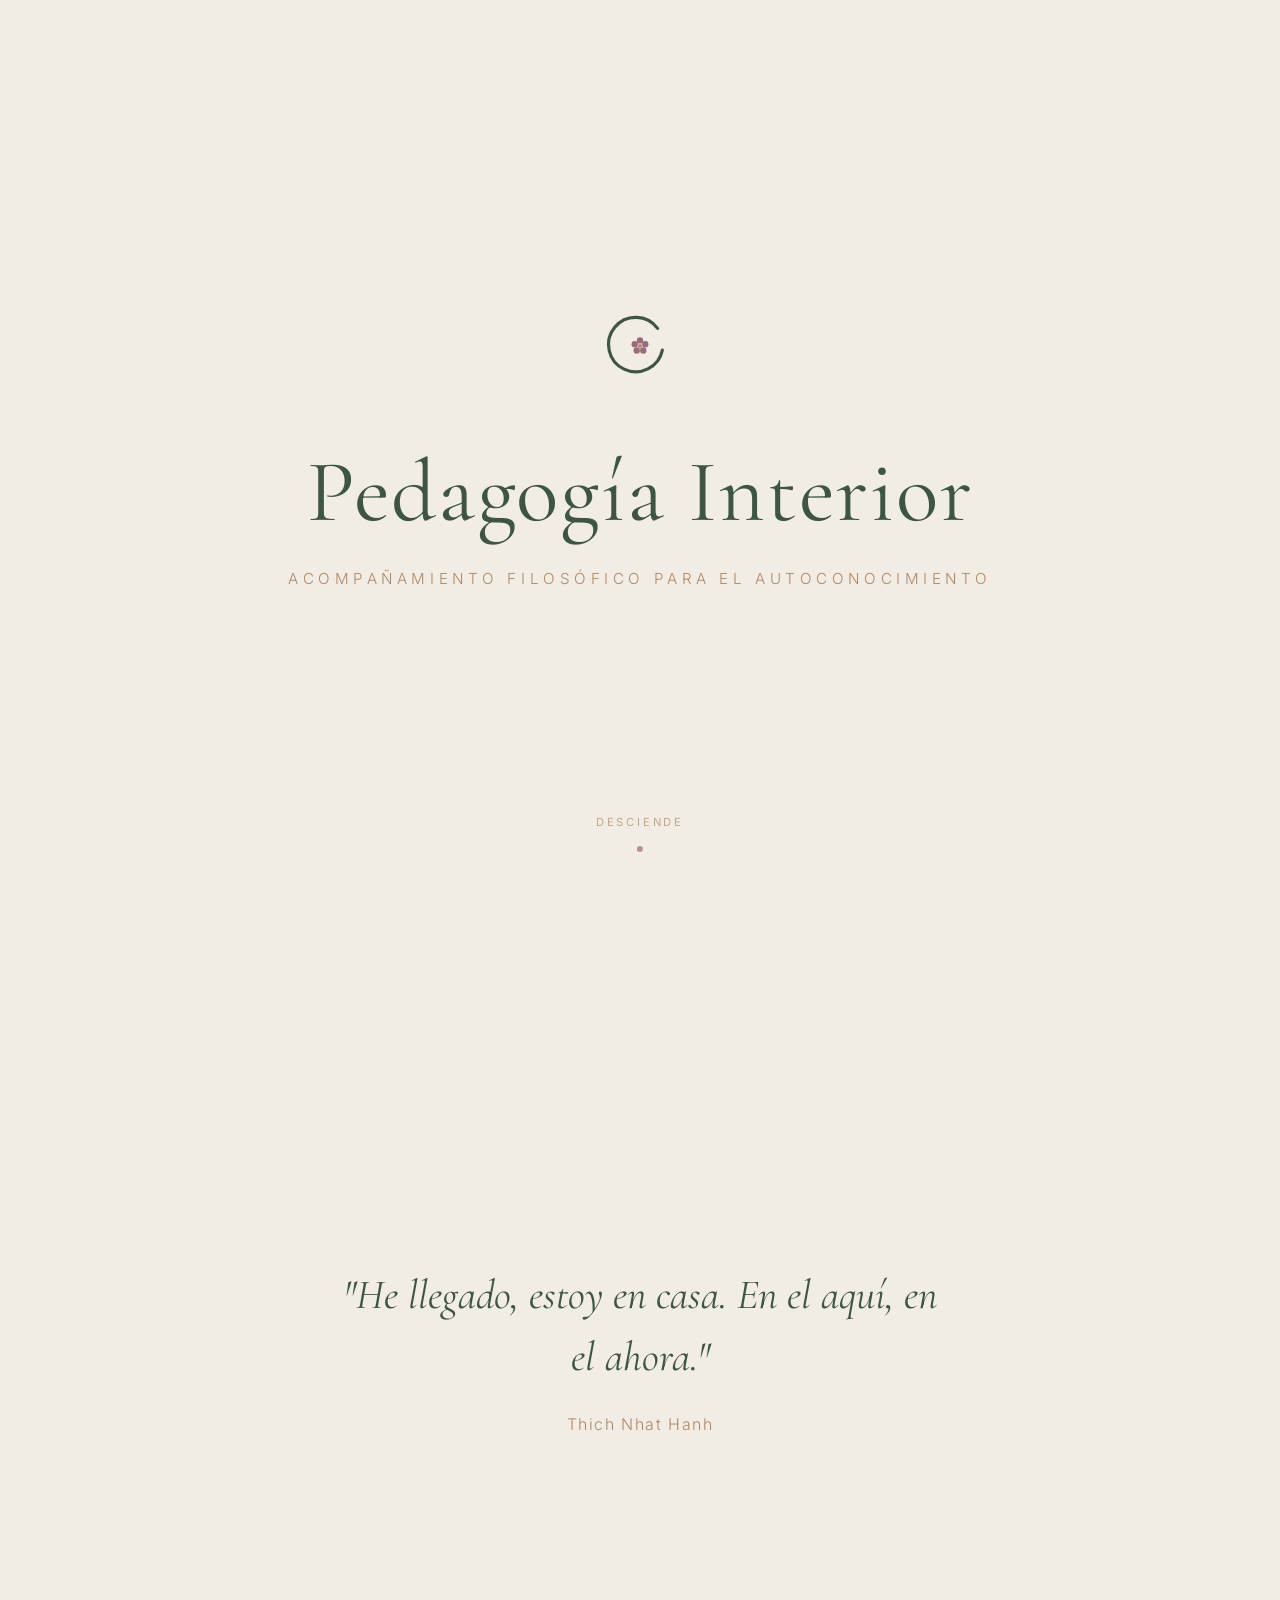
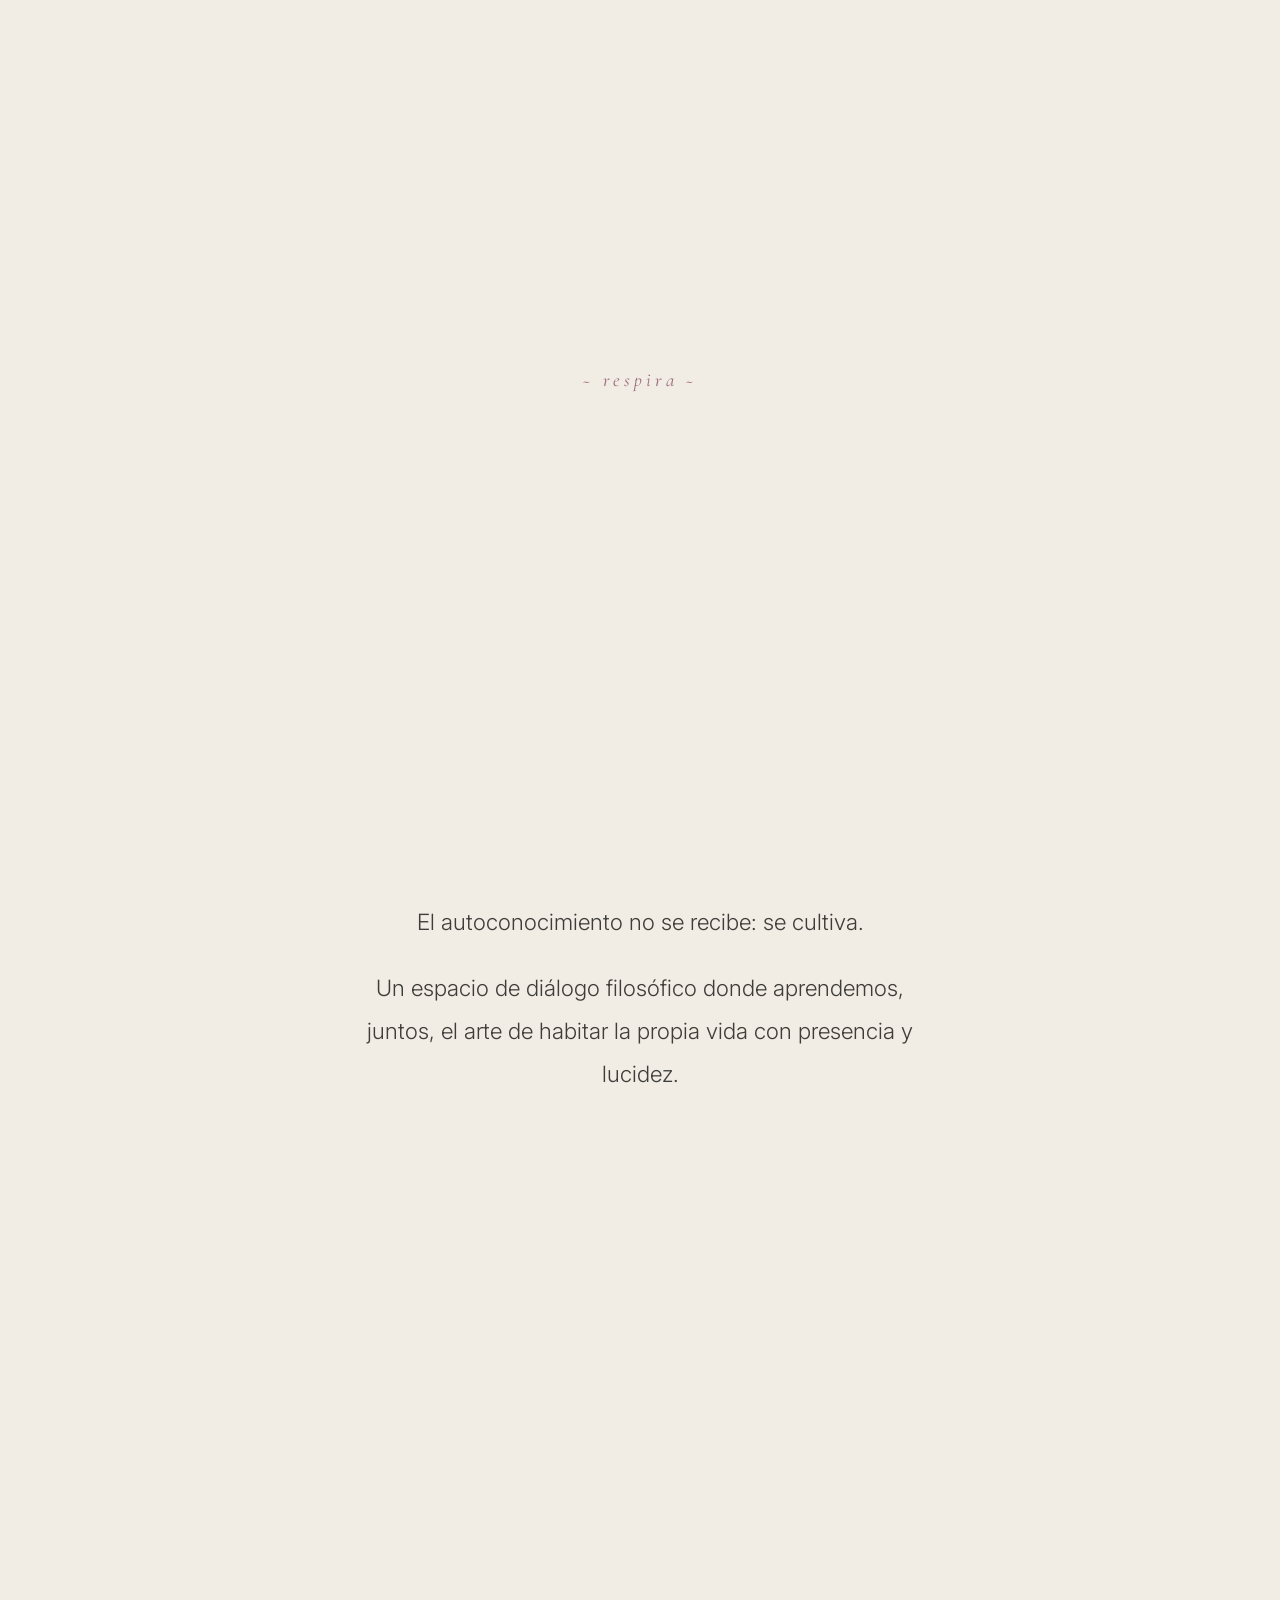
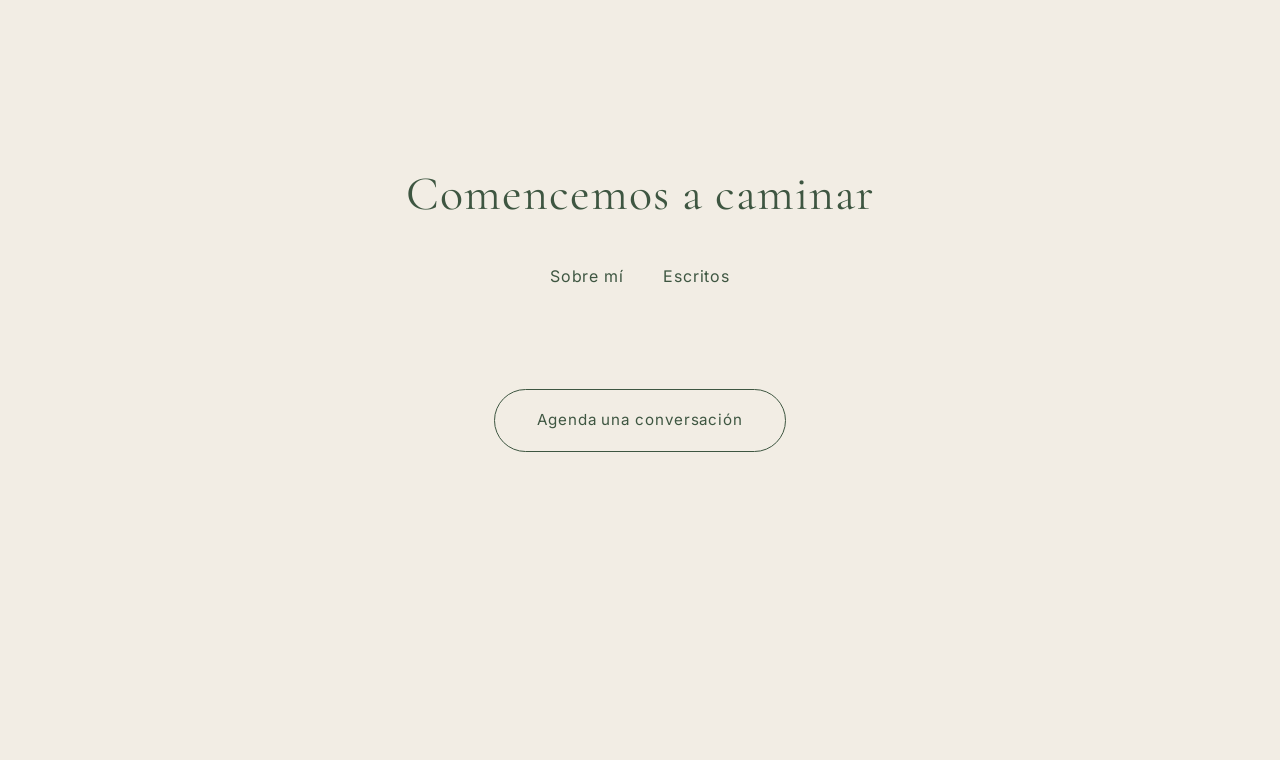
==== index.html @ de70a8c4 "Update index.html" ====
<!DOCTYPE html>
<html lang="es">
<head>
  <meta charset="UTF-8">
  <meta name="viewport" content="width=device-width, initial-scale=1.0">
  <title>Sobre mí · Pedagogía Interior</title>
  
  <!-- Google Fonts -->
  <link href="https://fonts.googleapis.com/css2?family=Cormorant+Garamond:ital,wght@0,400;0,500;1,400&family=Inter:wght@300;400&display=swap" rel="stylesheet">
  
  <!-- YOUR NEW CSS FILE -->
  <link rel="stylesheet" href="css/home.css">
</head>
<body>

  <!-- ===== 1. PORTADA ===== -->
  <section style="position:relative;">
    <div class="reveal visible">
      <svg class="logo" viewBox="0 0 100 100">
        <path class="enso" d="M 72 28 A 34 34 0 1 0 78 55"/>
        <g transform="translate(50 50)">
          <circle class="flor" cx="0" cy="-7" r="4"/><circle class="flor" cx="6.6" cy="-2.2" r="4"/>
          <circle class="flor" cx="4.1" cy="5.7" r="4"/><circle class="flor" cx="-4.1" cy="5.7" r="4"/>
          <circle class="flor" cx="-6.6" cy="-2.2" r="4"/><circle class="flor-c" cx="0" cy="0" r="2.5"/>
        </g>
      </svg>
      <h1>Pedagogía Interior</h1>
      <p class="sub">Acompañamiento filosófico para el autoconocimiento</p>
    </div>
    <div class="scroll-hint">
      <span>desciende</span>
      <span class="dot"></span>
    </div>
  </section>

  <!-- ===== 2. FRASE ===== -->
  <section>
    <p class="frase reveal">
      "He llegado, estoy en casa. En el aquí, en el ahora."
      <span class="autor">Thich Nhat Hanh</span>
    </p>
  </section>

  <!-- ===== respira ===== -->
  <section class="respiro reveal">~ respira ~</section>

  <!-- ===== 3. INTRO ===== -->
  <section class="intro">
    <div class="reveal">
      <p>El autoconocimiento no se recibe: se cultiva.</p>
      <p>Un espacio de diálogo filosófico donde aprendemos, juntos, el arte de habitar la propia vida con presencia y lucidez.</p>
    </div>
  </section>

  <!-- ===== 4. NAVEGACIÓN FINAL ===== -->
  <section>
    <div class="reveal">
      <h1 style="font-size:clamp(2rem,5vw,3rem);margin-bottom:2.5rem;">Comencemos a caminar</h1>
      <nav class="links" style="margin-bottom:3rem;">
        <a href="sobre-mi.html">Sobre mí</a>
        <a href="#">Escritos</a>
      </nav>
      <br>
      <!-- Replace 57300XXXXXXX with your actual WhatsApp number -->
<a href="https://wa.me/573204747861?text=Hola,%20me%20interesa%20agendar%20una%20sesión%20de%20Pedagogía%20Interior.%20Quisiera%20más%20información." 
   class="cta" 
   target="_blank" 
   rel="noopener noreferrer">
   Agenda una conversación
</a>
  </section>

  <script>
    const io = new IntersectionObserver((entries)=>{
      entries.forEach(e=>{
        if(e.isIntersecting){
          e.target.classList.add('visible');
        }
      });
    },{threshold:0.35});
    document.querySelectorAll('.reveal').forEach(el=>io.observe(el));
  </script>

</body>
</html>
---- css/home.css ----
/* =========================================
   PEDAGOGÍA INTERIOR - HOMEPAGE STYLES
   Theme: Scrolling Meditative Experience
   ========================================= */

:root {
  --pino: #3E5641;
  --ciruelo: #9C6B7D;
  --arena: #F2EDE4;
  --tierra: #B08968;
  --tinta: #2B2B28;
}

* { margin: 0; padding: 0; box-sizing: border-box; }

html { scroll-behavior: smooth; }

body {
  font-family: 'Inter', sans-serif;
  background: var(--arena);
  color: var(--tinta);
  line-height: 1.9;
  -webkit-font-smoothing: antialiased;
  /* Scroll contemplativo */
  scroll-snap-type: y proximity;
}

/* Sections take full screen */
section {
  min-height: 100vh;
  display: flex;
  flex-direction: column;
  align-items: center;
  justify-content: center;
  text-align: center;
  padding: 4rem 2rem;
  scroll-snap-align: center;
  position: relative; /* Needed for absolute positioning of hints */
}

/* Fade-in Animation */
.reveal {
  opacity: 0;
  transform: translateY(30px);
  transition: opacity 1.4s ease, transform 1.4s ease;
}
.reveal.visible {
  opacity: 1;
  transform: translateY(0);
}

/* Logo */
.logo {
  width: 80px;
  height: 80px;
  margin-bottom: 3rem;
}
.enso {
  fill: none;
  stroke: var(--pino);
  stroke-width: 4;
  stroke-linecap: round;
}
.flor { fill: var(--ciruelo); }
.flor-c { fill: var(--tierra); }

/* Typography */
h1 {
  font-family: 'Cormorant Garamond', serif;
  font-size: clamp(3rem, 9vw, 5.5rem);
  font-weight: 400;
  color: var(--pino);
  letter-spacing: 0.02em;
  margin-bottom: 1.5rem;
  line-height: 1.1;
}

.sub {
  font-size: clamp(0.8rem, 2vw, 0.95rem);
  font-weight: 300;
  color: var(--tierra);
  letter-spacing: 0.3em;
  text-transform: uppercase;
}

.frase {
  font-family: 'Cormorant Garamond', serif;
  font-style: italic;
  font-size: clamp(1.6rem, 4vw, 2.6rem);
  max-width: 600px;
  color: var(--pino);
  line-height: 1.5;
}
.frase .autor {
  display: block;
  font-style: normal;
  font-size: 1rem;
  letter-spacing: 0.1em;
  color: var(--tierra);
  margin-top: 1.5rem;
  font-family: 'Inter', sans-serif;
  font-weight: 300;
}

/* Scroll Hint (Breathing Dot) */
.scroll-hint {
  position: absolute;
  bottom: 3rem;
  left: 50%;
  transform: translateX(-50%);
  display: flex;
  flex-direction: column;
  align-items: center;
  gap: 0.8rem;
  color: var(--tierra);
  font-size: 0.7rem;
  letter-spacing: 0.25em;
  text-transform: uppercase;
  opacity: 0.7;
}
.scroll-hint .dot {
  width: 6px;
  height: 6px;
  border-radius: 50%;
  background: var(--ciruelo);
  animation: breathe 4s ease-in-out infinite;
}
@keyframes breathe {
  0%, 100% { transform: translateY(0); opacity: 0.4; }
  50% { transform: translateY(10px); opacity: 1; }
}

/* Intro Text */
.intro p {
  font-weight: 300;
  font-size: clamp(1.1rem, 2.5vw, 1.4rem);
  max-width: 560px;
  opacity: 0.9;
  margin-bottom: 1.5rem;
}

/*呼吸 Separator */
.respiro {
  min-height: 40vh; /* Smaller section for breathing room */
  font-family: 'Cormorant Garamond', serif;
  font-style: italic;
  color: var(--ciruelo);
  font-size: 1.2rem;
  letter-spacing: 0.2em;
}

/* Final Navigation */
.links {
  display: flex;
  gap: 2.5rem;
  flex-wrap: wrap;
  justify-content: center;
  margin-top: 1rem;
}
.links a {
  color: var(--pino);
  text-decoration: none;
  font-size: 1rem;
  letter-spacing: 0.05em;
  border-bottom: 1px solid transparent;
  padding-bottom: 3px;
  transition: border 0.3s;
}
.links a:hover {
  border-color: var(--ciruelo);
}

.cta {
  display: inline-block;
  margin-top: 1rem;
  background: transparent;
  color: var(--pino);
  border: 1.5px solid var(--pino);
  padding: 1rem 2.6rem;
  border-radius: 50px;
  text-decoration: none;
  font-size: 0.95rem;
  letter-spacing: 0.06em;
  transition: all 0.4s;
}
.cta:hover {
  background: var(--pino);
  color: var(--arena);
}
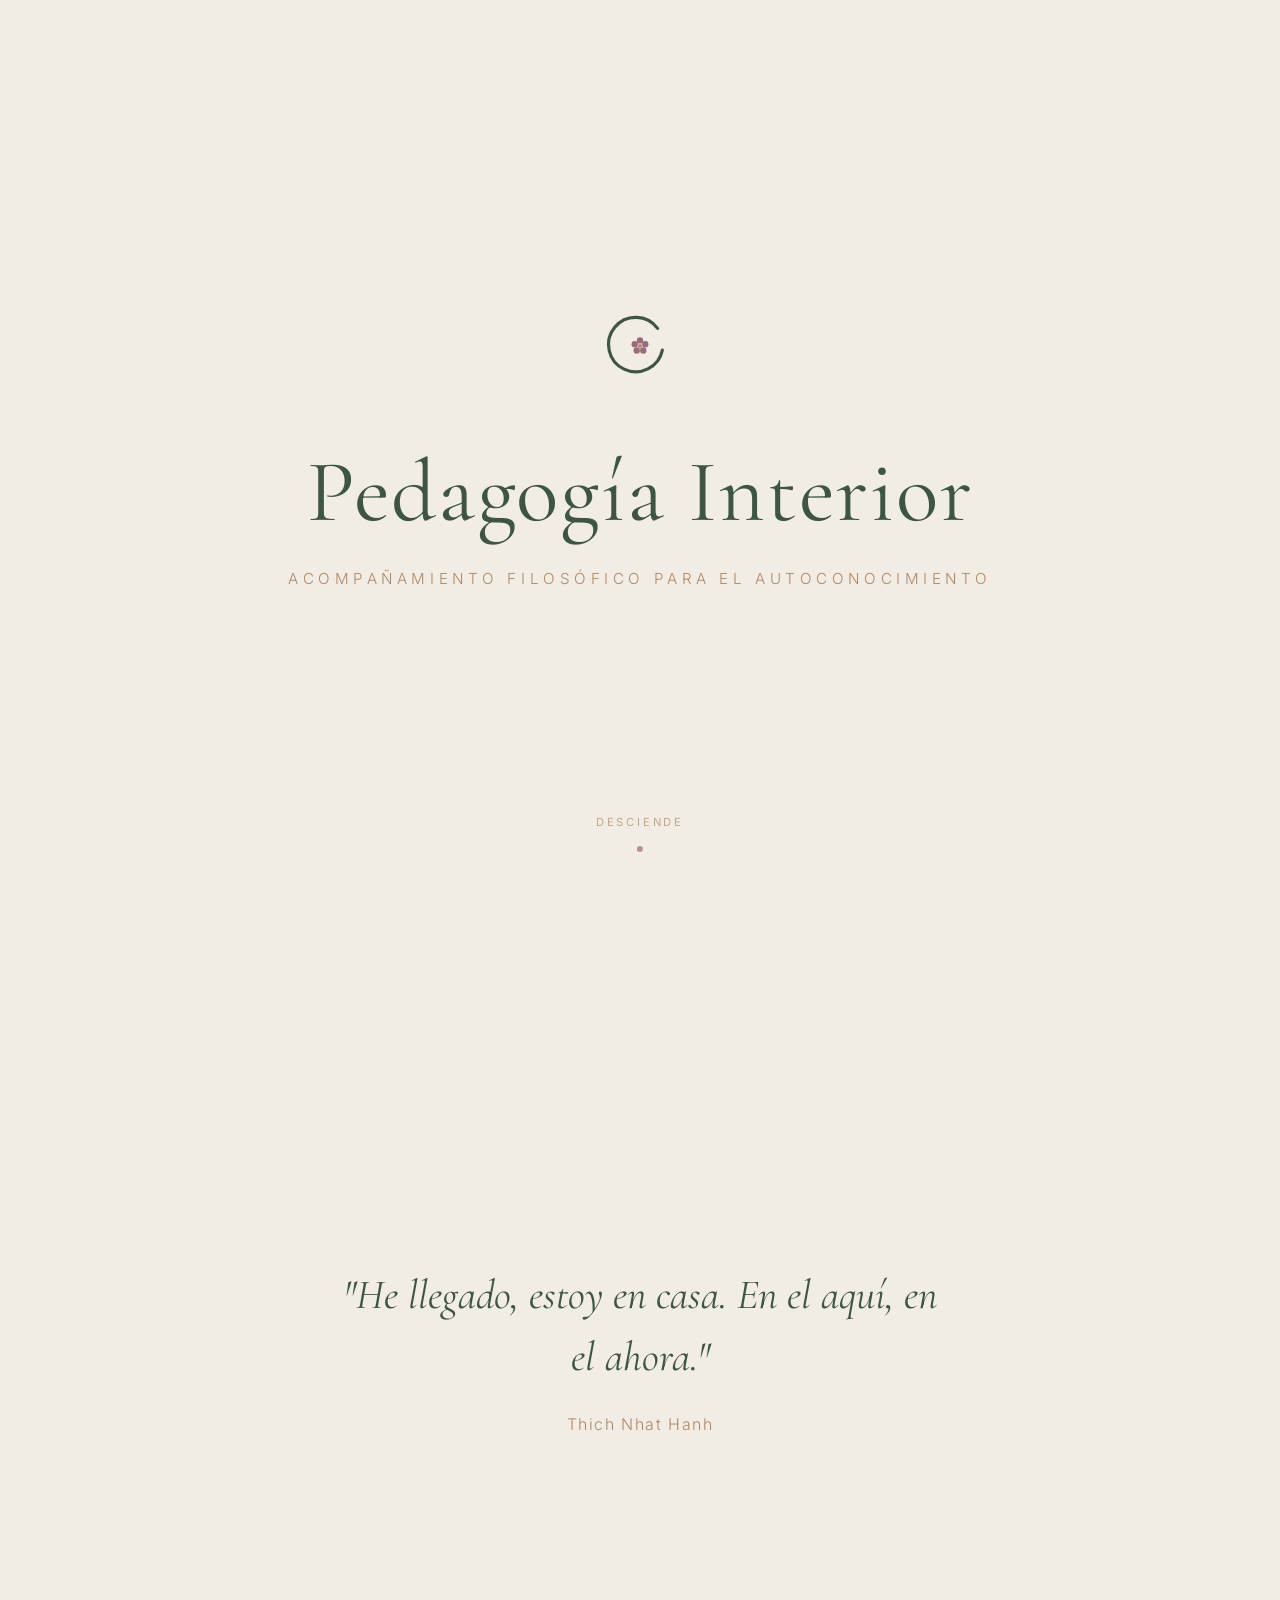
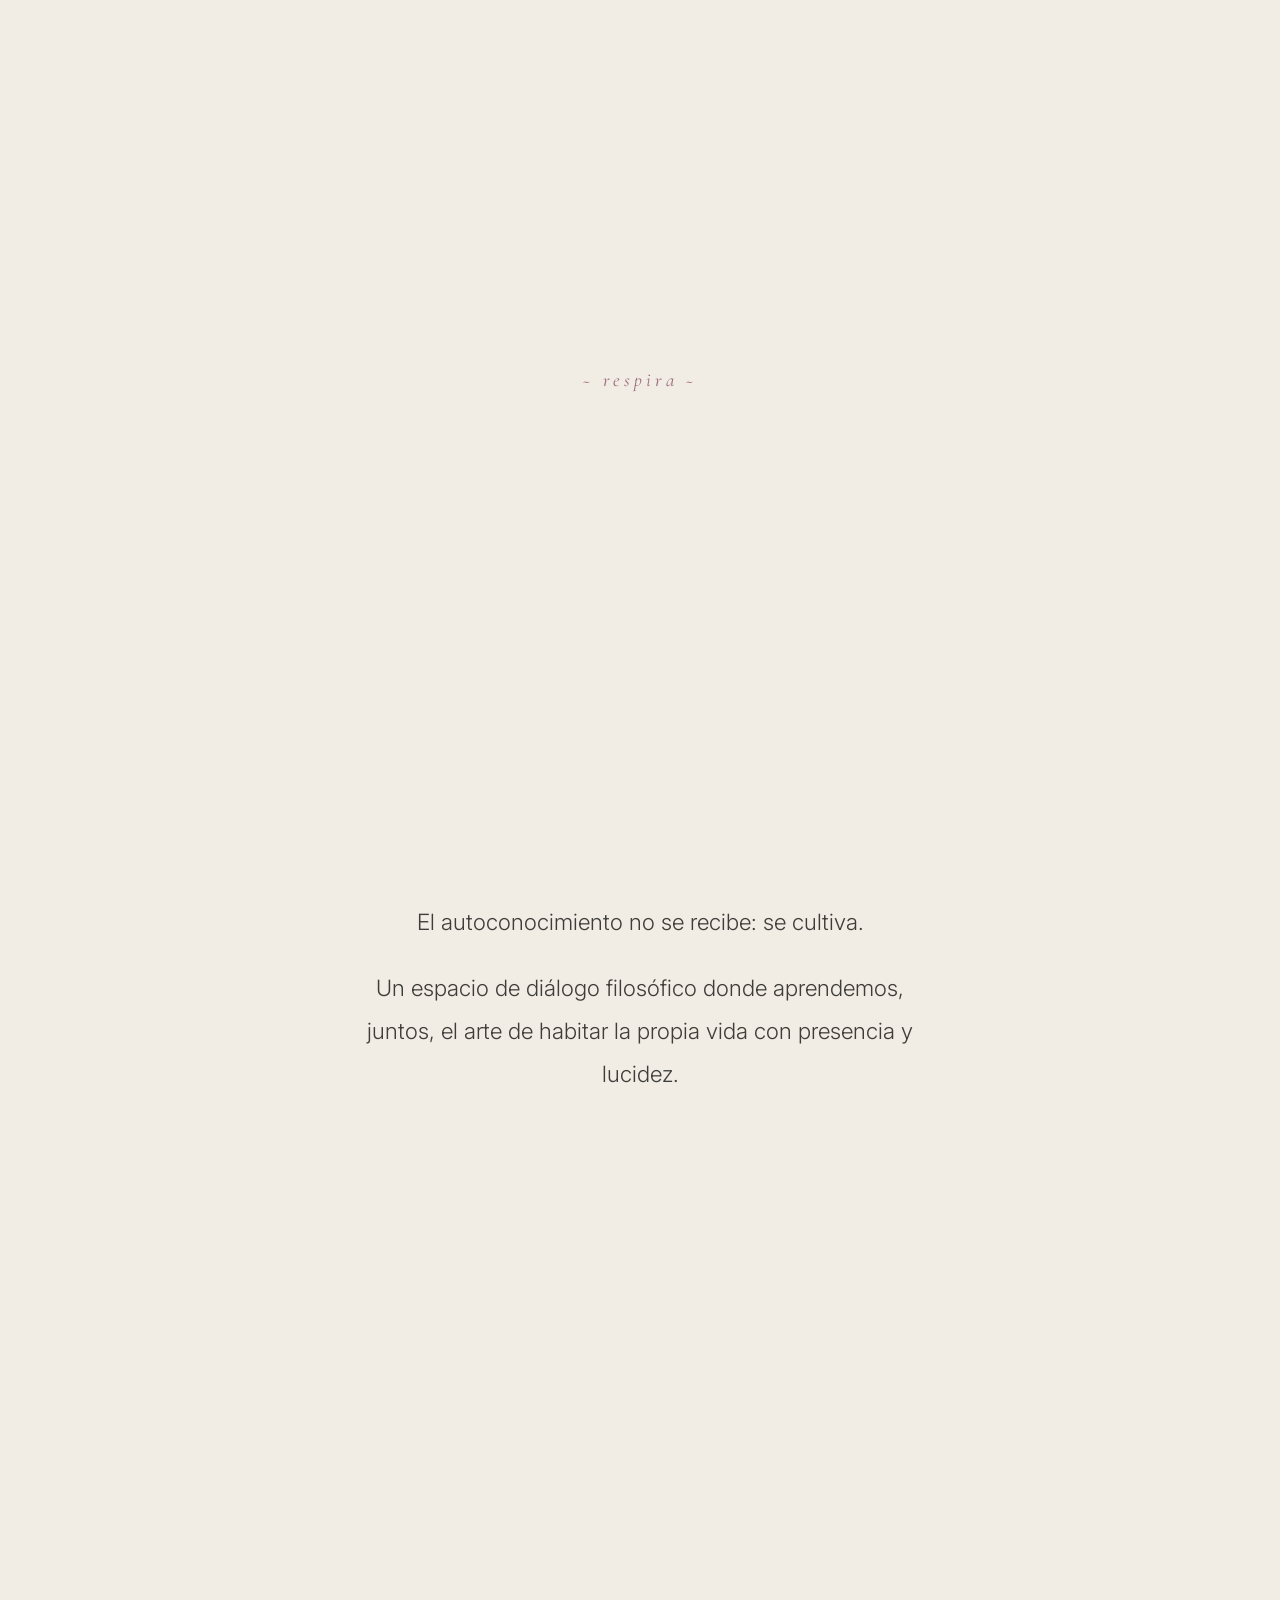
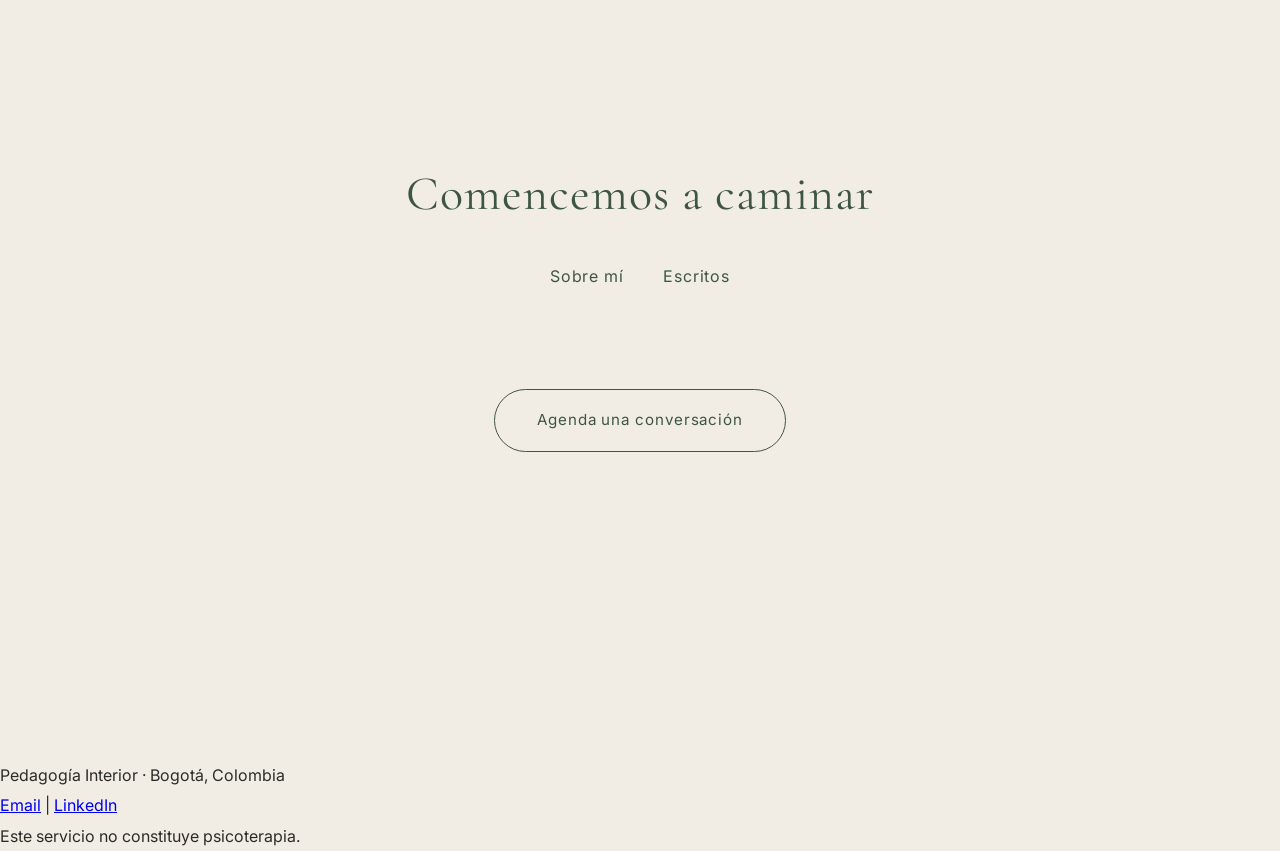
==== commit f5751580: "Update index.html" ====
--- a/index.html
+++ b/index.html
@@ -80,6 +80,14 @@
     },{threshold:0.35});
     document.querySelectorAll('.reveal').forEach(el=>io.observe(el));
   </script>
+<footer>
+  <p>Pedagogía Interior · Bogotá, Colombia</p>
+  <p>
+    <a href="mailto:tu@email.com">Email</a> | 
+    <a href="https://linkedin.com/in/tu-perfil" target="_blank">LinkedIn</a>
+  </p>
+  <div class="aviso">Este servicio no constituye psicoterapia.</div>
+</footer>
 
 </body>
 </html>
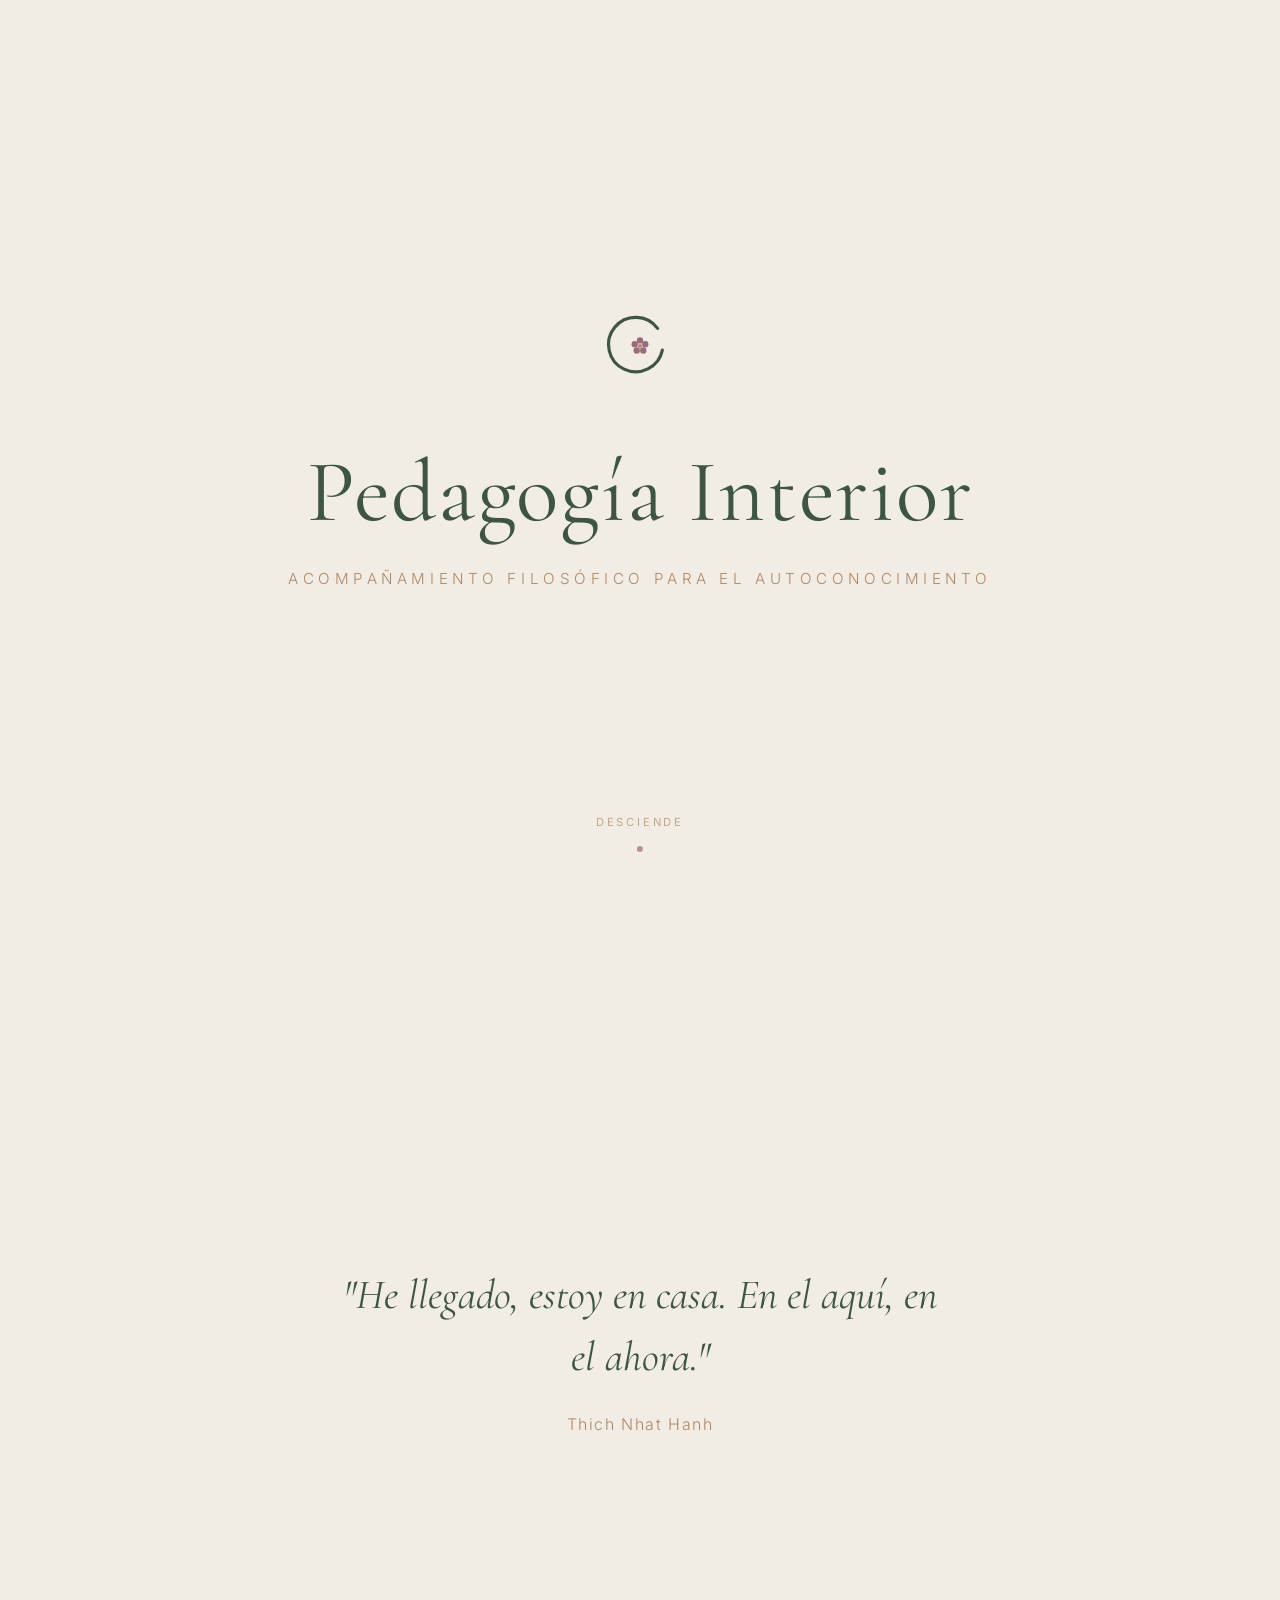
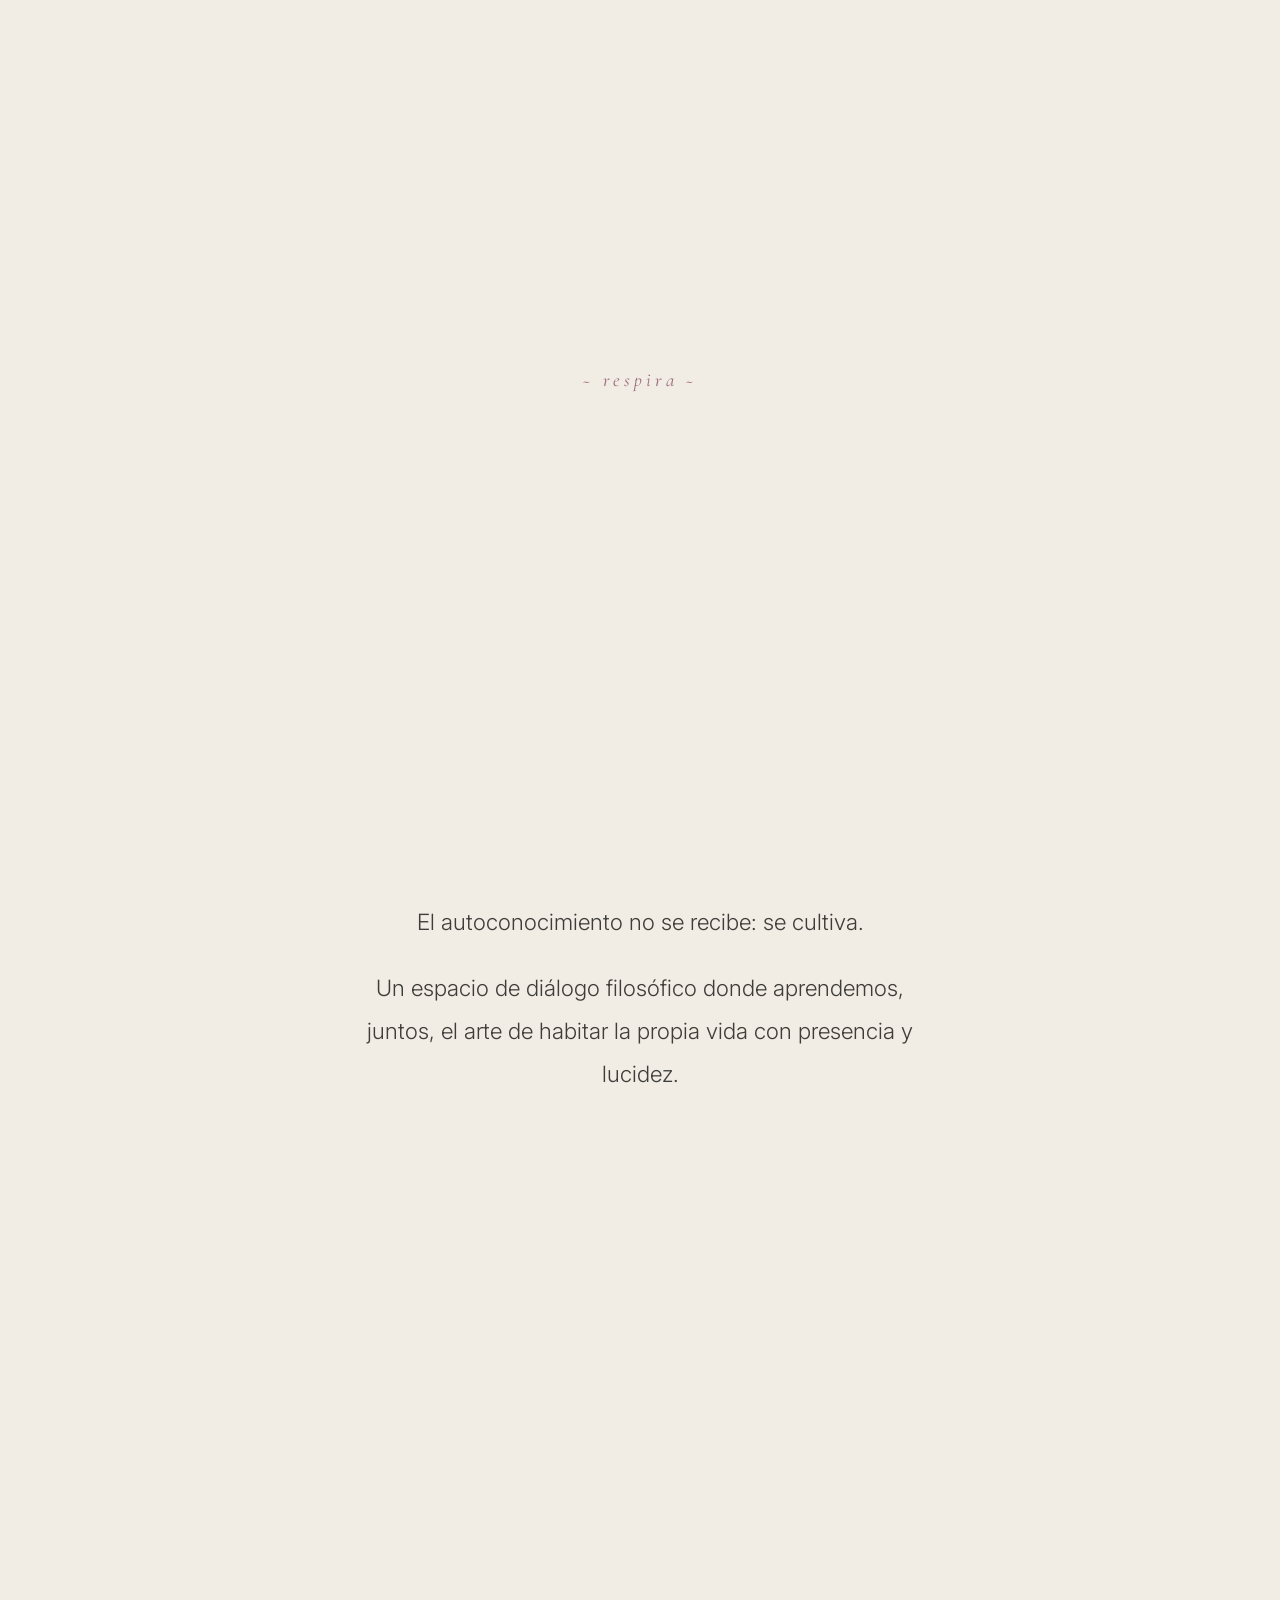
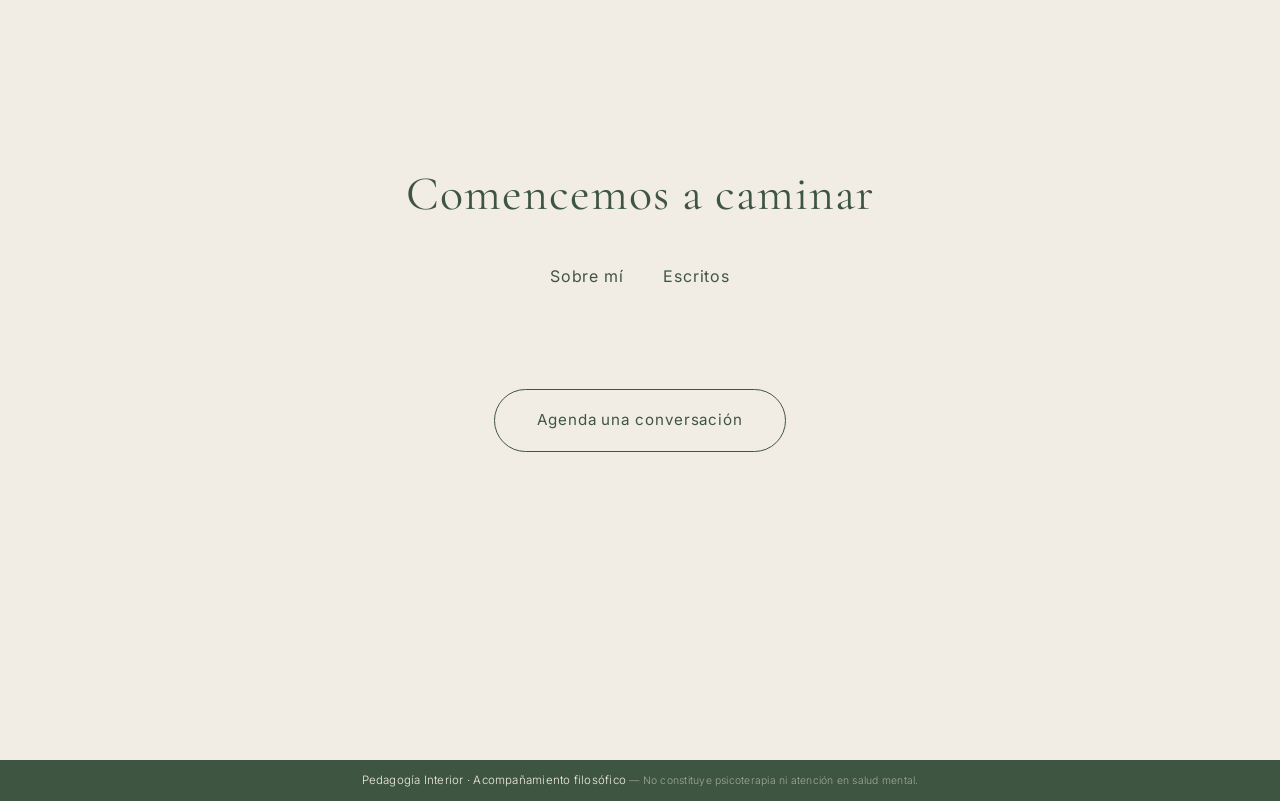
==== commit 77d710fb: "Update index.html Footer update" ====
--- a/index.html
+++ b/index.html
@@ -1,6 +1,7 @@
 <!DOCTYPE html>
 <html lang="es">
 <head>
+  <meta name="google-site-verification" content="H__m37HKkG6TQcTjPSJ0nRm3dSHjzOXV0ZOsfMcOKJc" />
   <meta charset="UTF-8">
   <meta name="viewport" content="width=device-width, initial-scale=1.0">
   <title>Sobre mí · Pedagogía Interior</title>
@@ -80,14 +81,27 @@
     },{threshold:0.35});
     document.querySelectorAll('.reveal').forEach(el=>io.observe(el));
   </script>
-<footer>
-  <p>Pedagogía Interior · Bogotá, Colombia</p>
-  <p>
-    <a href="mailto:tu@email.com">Email</a> | 
-    <a href="https://linkedin.com/in/tu-perfil" target="_blank">LinkedIn</a>
-  </p>
-  <div class="aviso">Este servicio no constituye psicoterapia.</div>
-</footer>
+  <!-- ===== FOOTER ===== -->
+  <footer>
+    Pedagogía Interior · Acompañamiento filosófico
+    <span class="aviso">— No constituye psicoterapia ni atención en salud mental.</span>
+  </footer>
+
+  <!-- Script de animación (si lo tienes al final) -->
+  <script>
+    const io = new IntersectionObserver((entries)=>{
+      entries.forEach(e=>{
+        if(e.isIntersecting){
+          e.target.classList.add('visible');
+        }
+      });
+    },{threshold:0.35});
+    document.querySelectorAll('.reveal').forEach(el=>io.observe(el));
+  </script>
 
 </body>
 </html>
+
+
+</body>
+</html>
--- a/css/home.css
+++ b/css/home.css
@@ -187,3 +187,30 @@
   background: var(--pino);
   color: var(--arena);
 }
+
+/* ---- Footer (Estilo limpio y delgado) ---- */
+footer {
+  background-color: var(--pino); /* Usa tu variable de color principal */
+  color: var(--arena);           /* Texto color arena/crema */
+  text-align: center;
+  padding: 0.6rem 1rem;          /* Padding reducido para que sea delgado */
+  font-size: 0.72rem;            /* Tamaño de fuente pequeño y elegante */
+  font-weight: 300;
+  letter-spacing: 0.02em;
+  flex-shrink: 0;                /* Evita que se encoja extrañamente */
+}
+
+footer .aviso {
+  opacity: 0.55;                 /* Un poco más transparente para discreción */
+  font-size: 0.9em;              /* Ligeramente más pequeño que el texto principal */
+  display: inline;               /* Mantiene el flujo en línea si es necesario */
+}
+
+/* Opcional: Si quieres que el aviso salte de línea en móviles muy pequeños */
+@media (max-width: 400px) {
+  footer .aviso {
+    display: block;
+    margin-top: 0.3rem;
+  }
+}
+
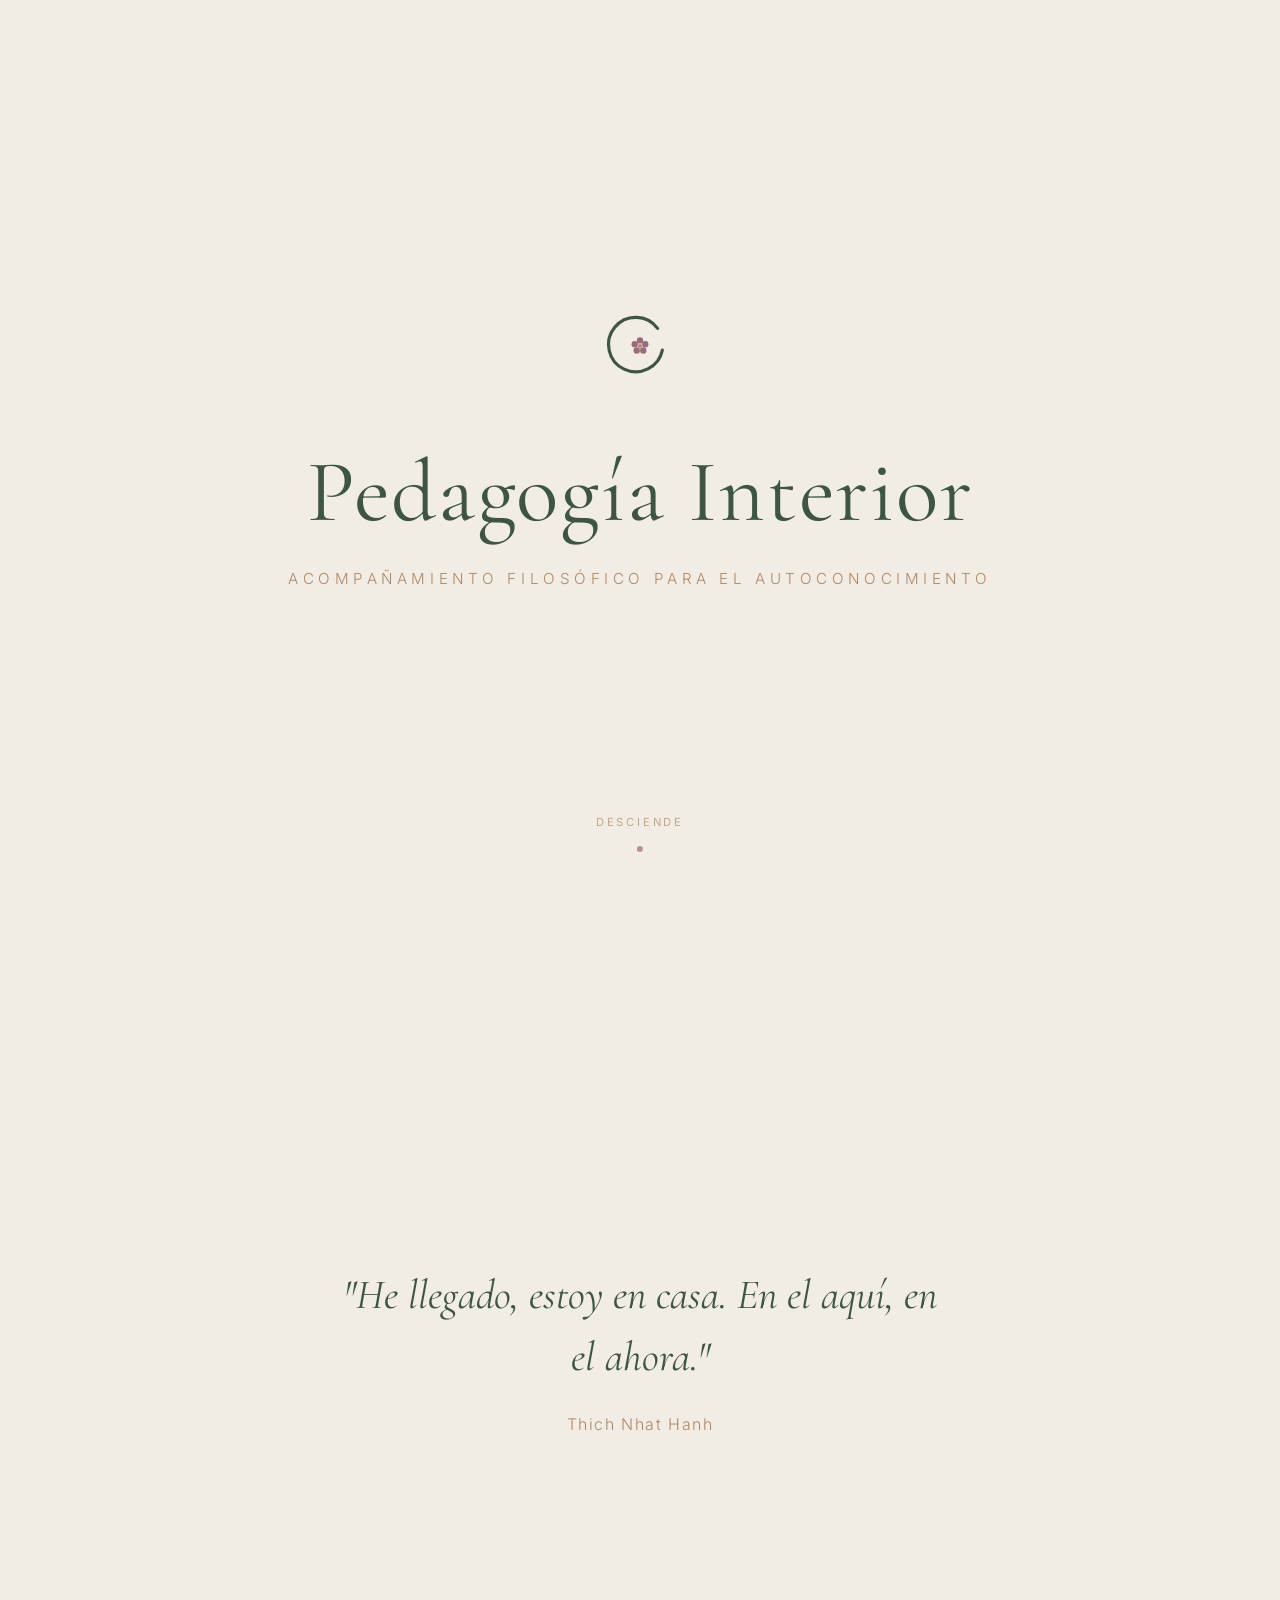
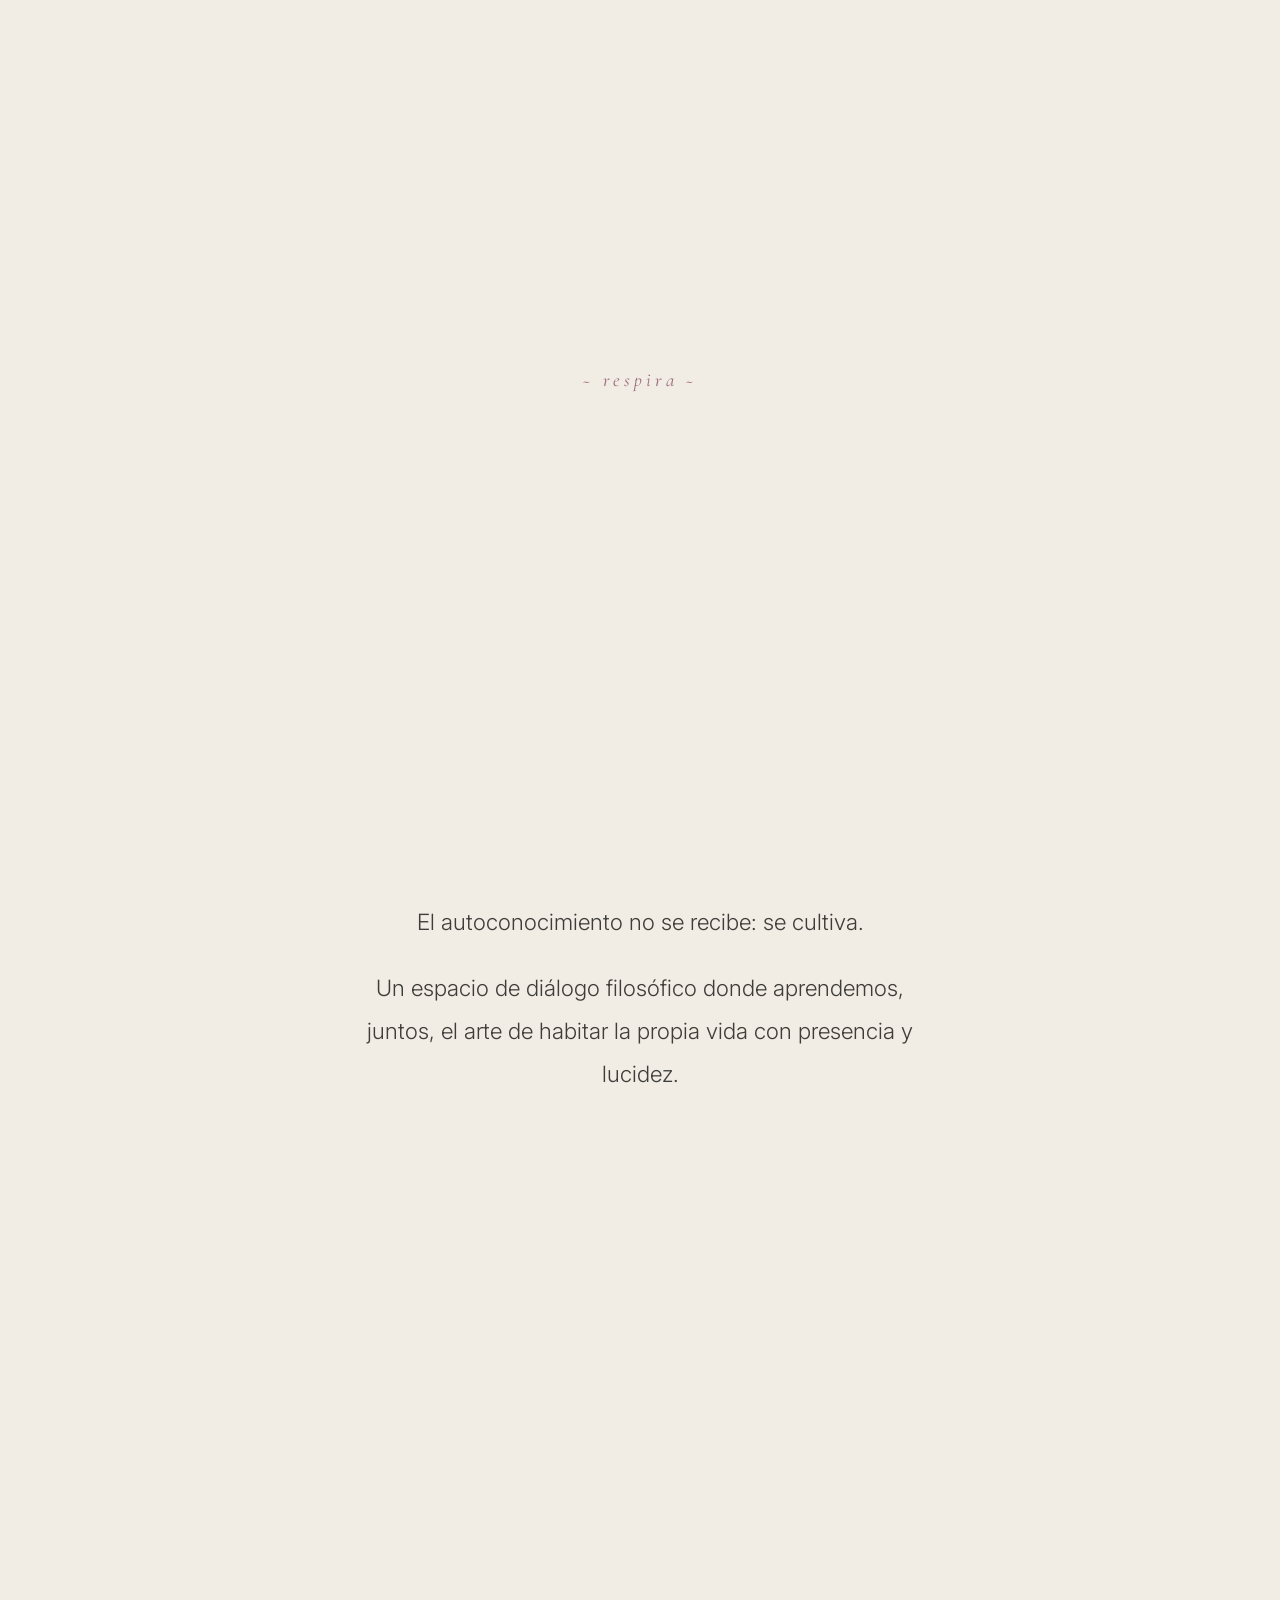
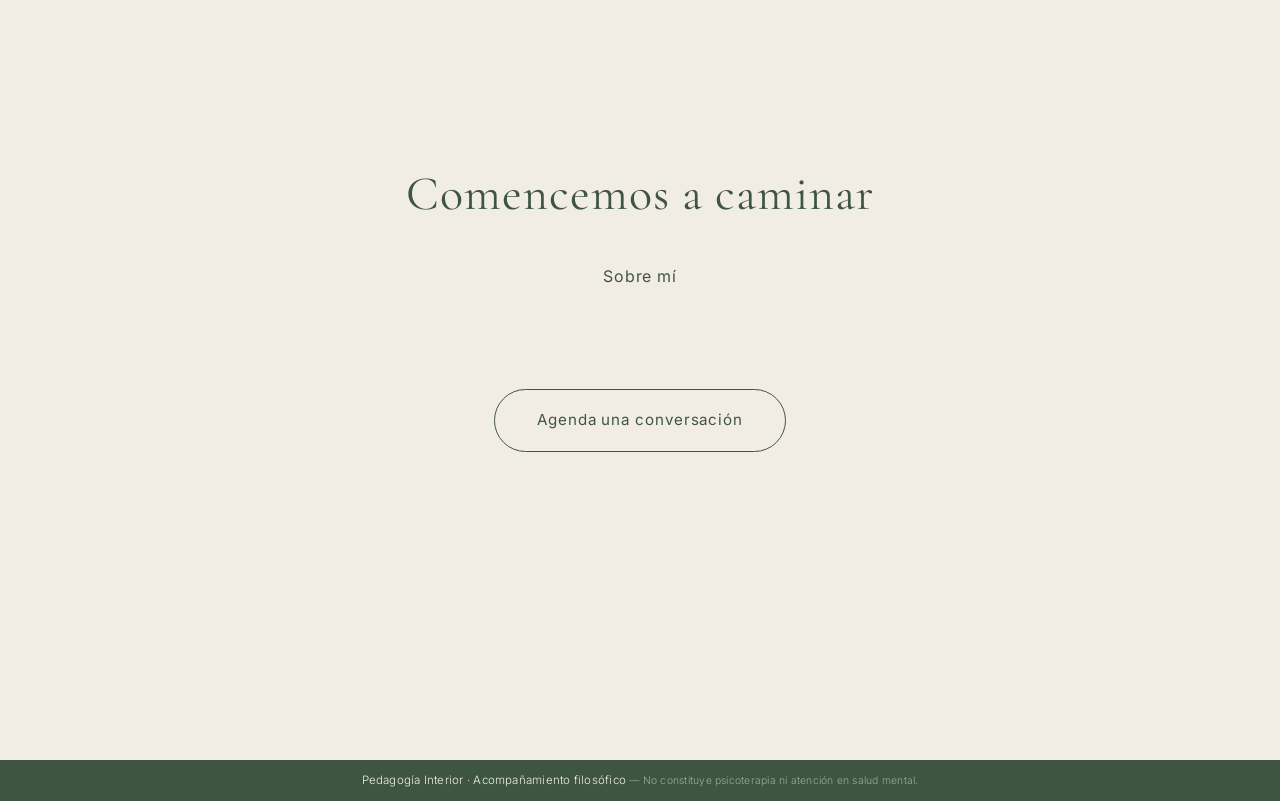
==== commit f812a2d2: "Update index.html Borrar link escritos" ====
--- a/index.html
+++ b/index.html
@@ -59,7 +59,6 @@
       <h1 style="font-size:clamp(2rem,5vw,3rem);margin-bottom:2.5rem;">Comencemos a caminar</h1>
       <nav class="links" style="margin-bottom:3rem;">
         <a href="sobre-mi.html">Sobre mí</a>
-        <a href="#">Escritos</a>
       </nav>
       <br>
       <!-- Replace 57300XXXXXXX with your actual WhatsApp number -->
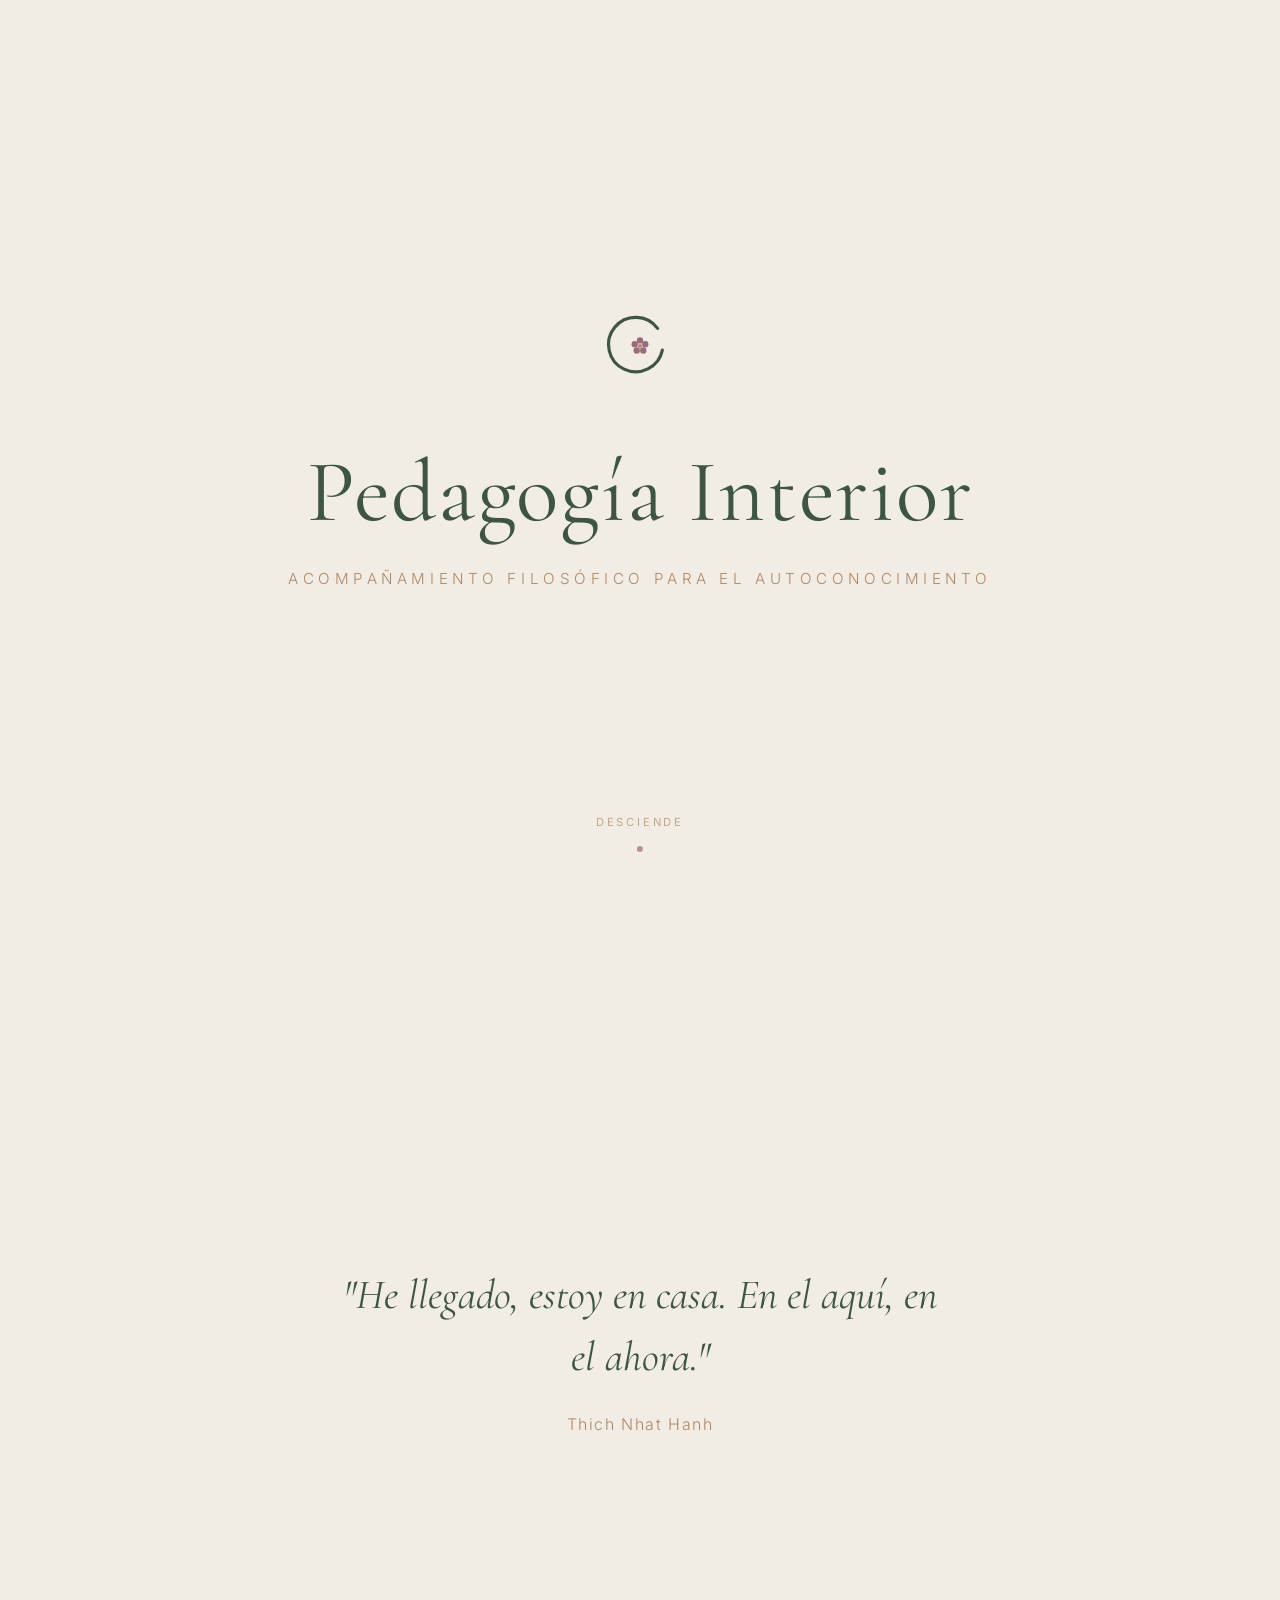
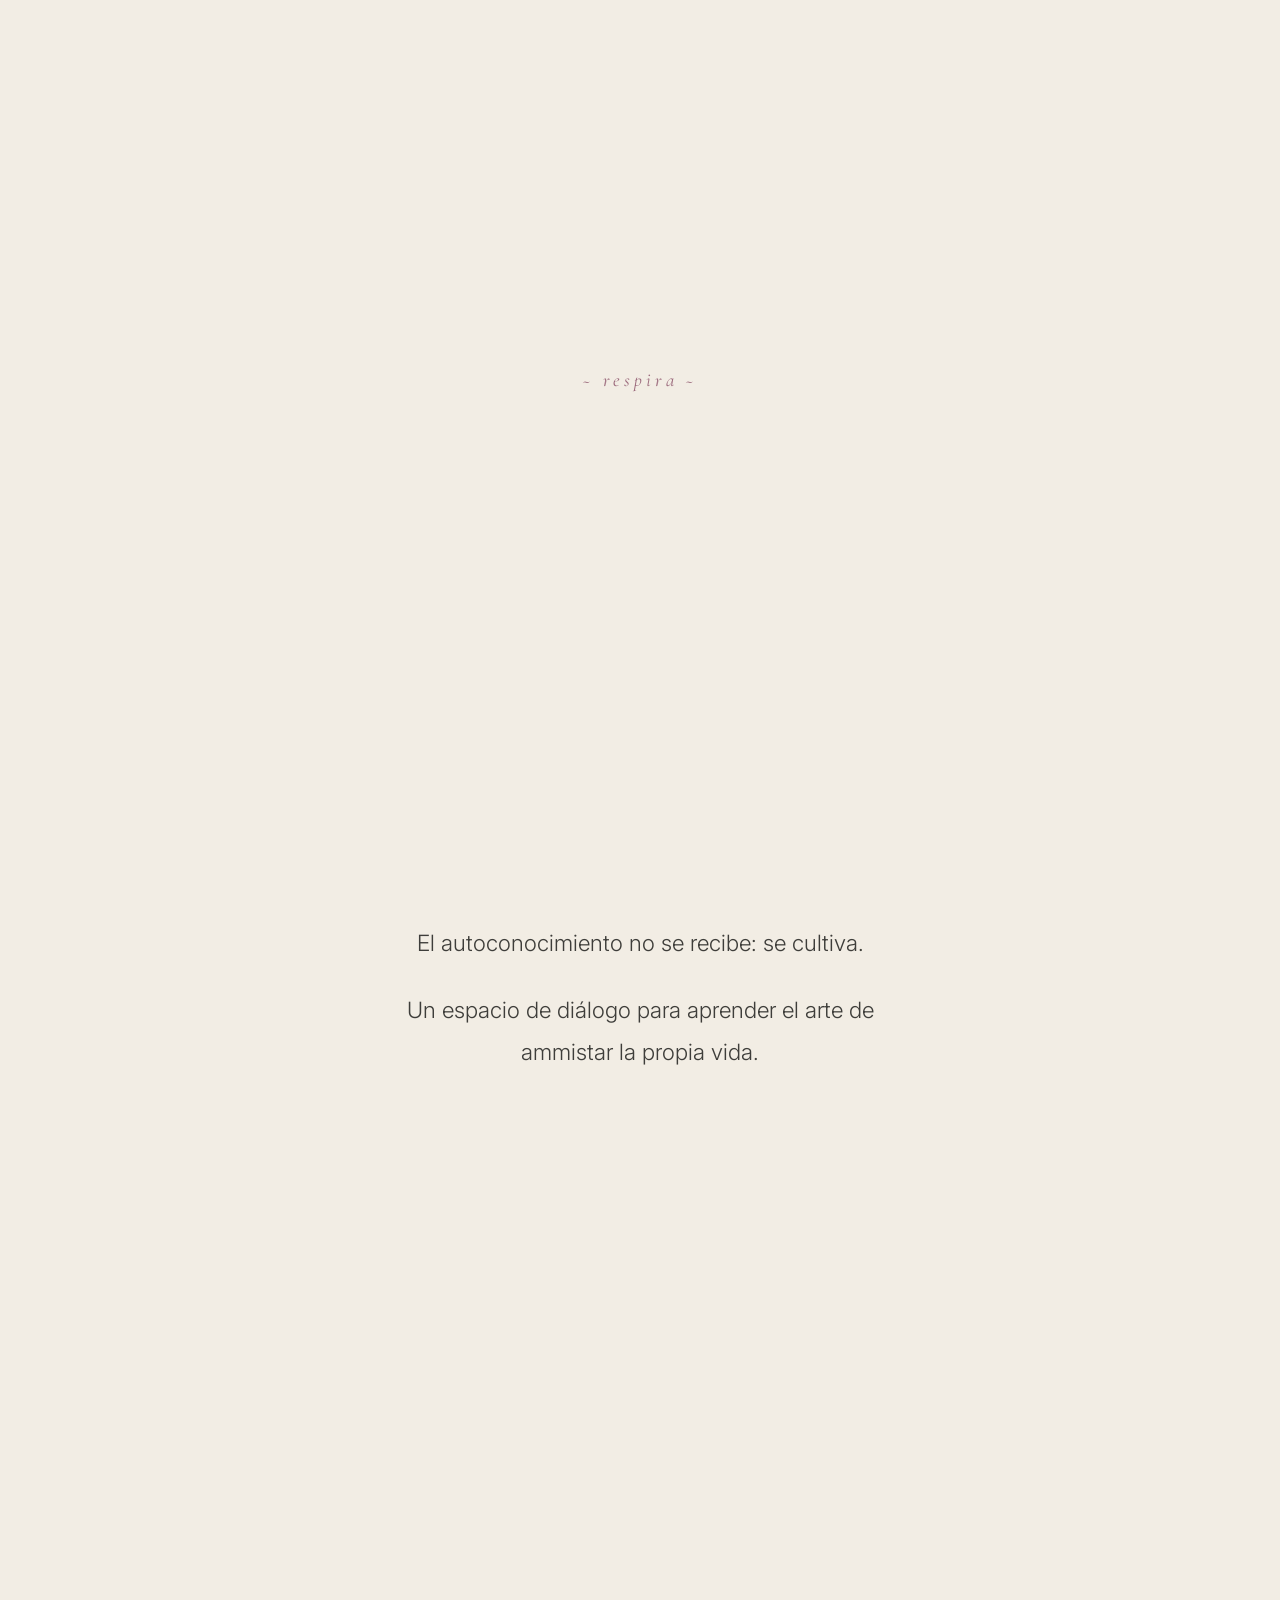
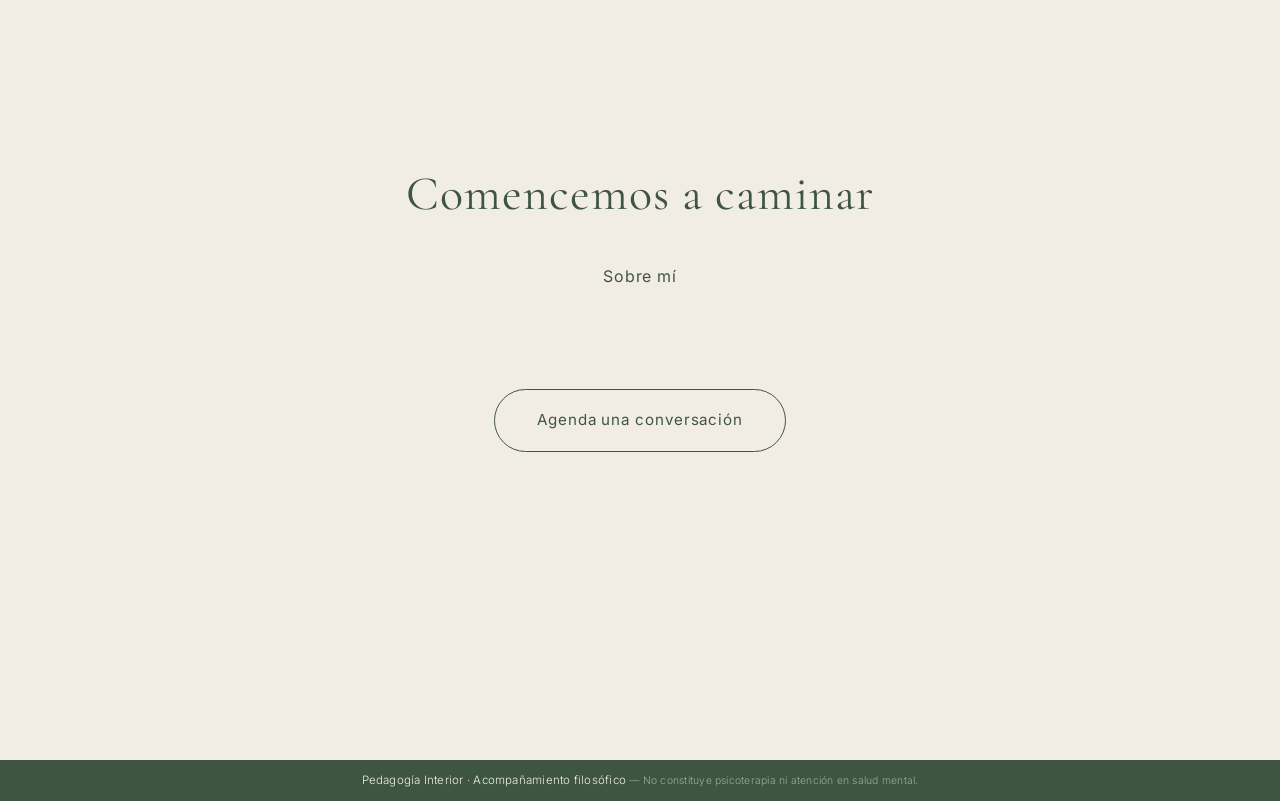
==== commit 4191cc1a: "Update index.html" ====
--- a/index.html
+++ b/index.html
@@ -49,7 +49,7 @@
   <section class="intro">
     <div class="reveal">
       <p>El autoconocimiento no se recibe: se cultiva.</p>
-      <p>Un espacio de diálogo filosófico donde aprendemos, juntos, el arte de habitar la propia vida con presencia y lucidez.</p>
+      <p>Un espacio de diálogo para aprender el arte de ammistar la propia vida.</p>
     </div>
   </section>
 
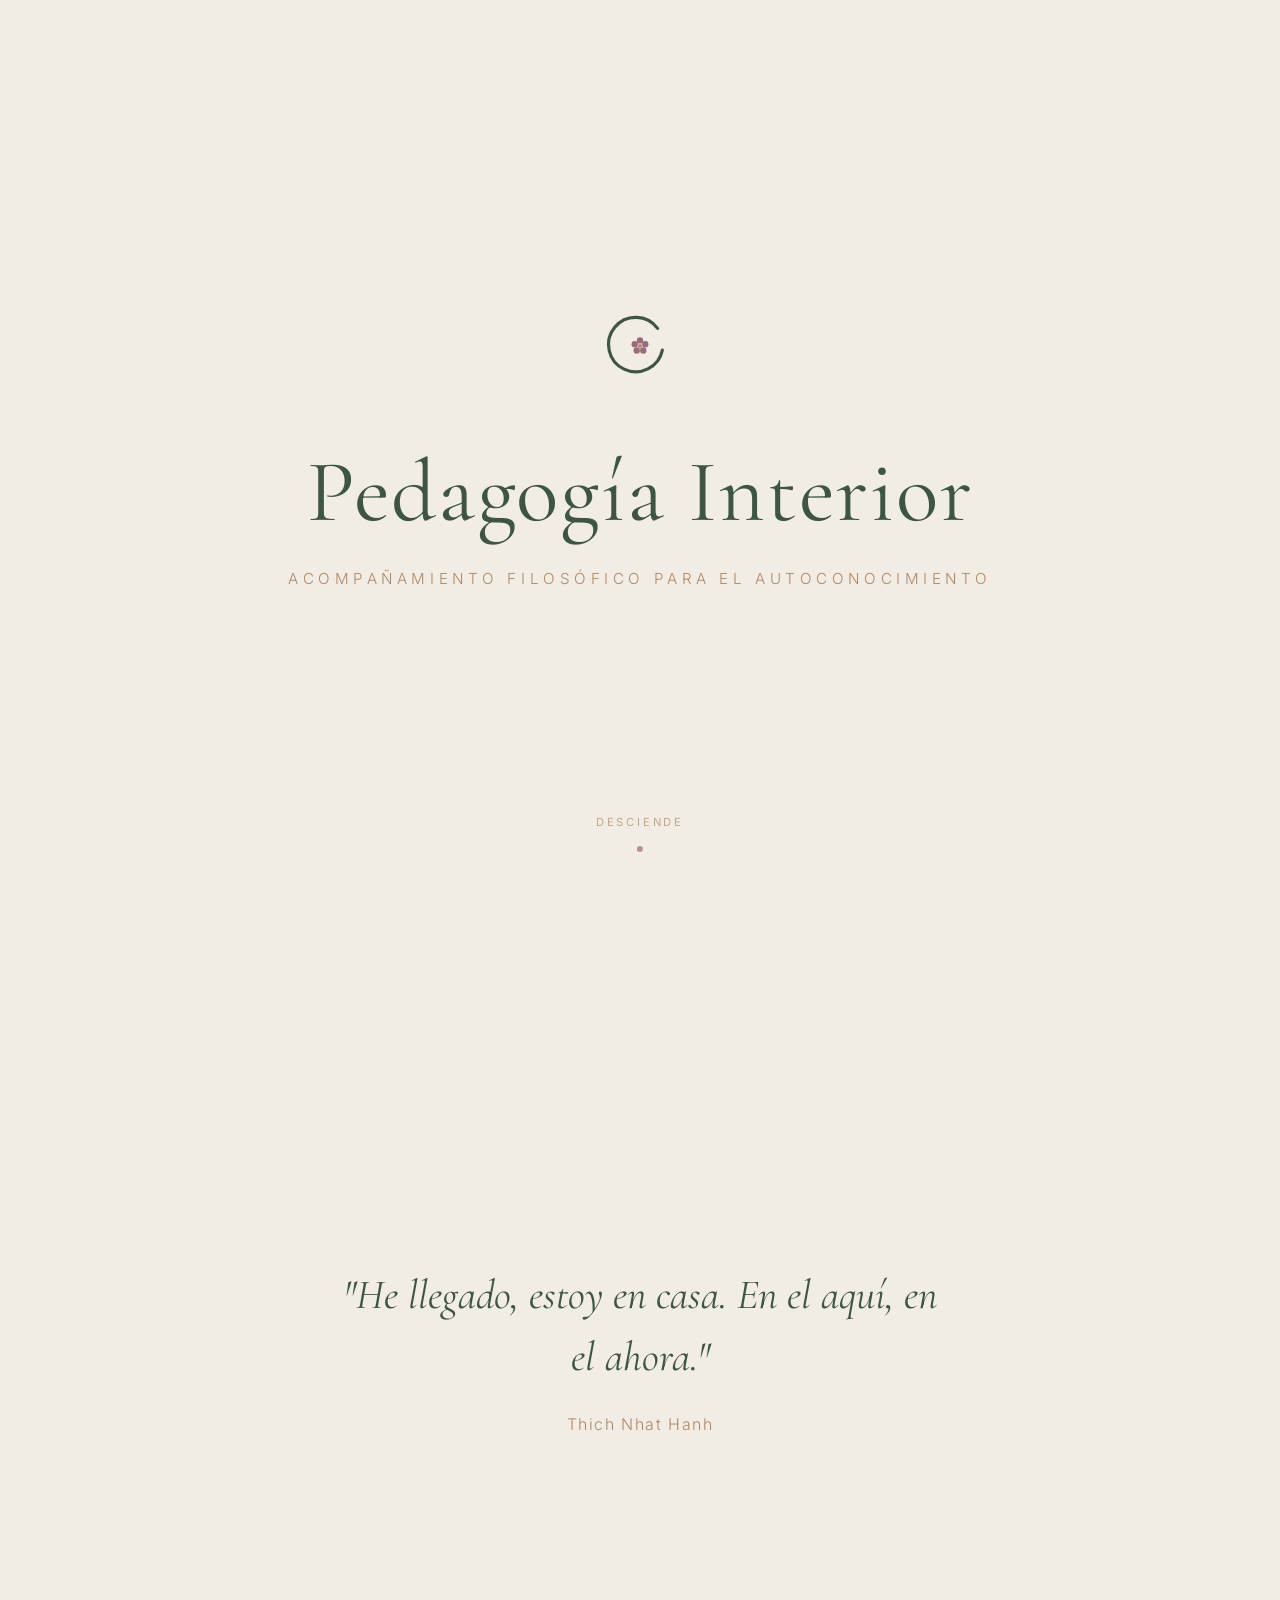
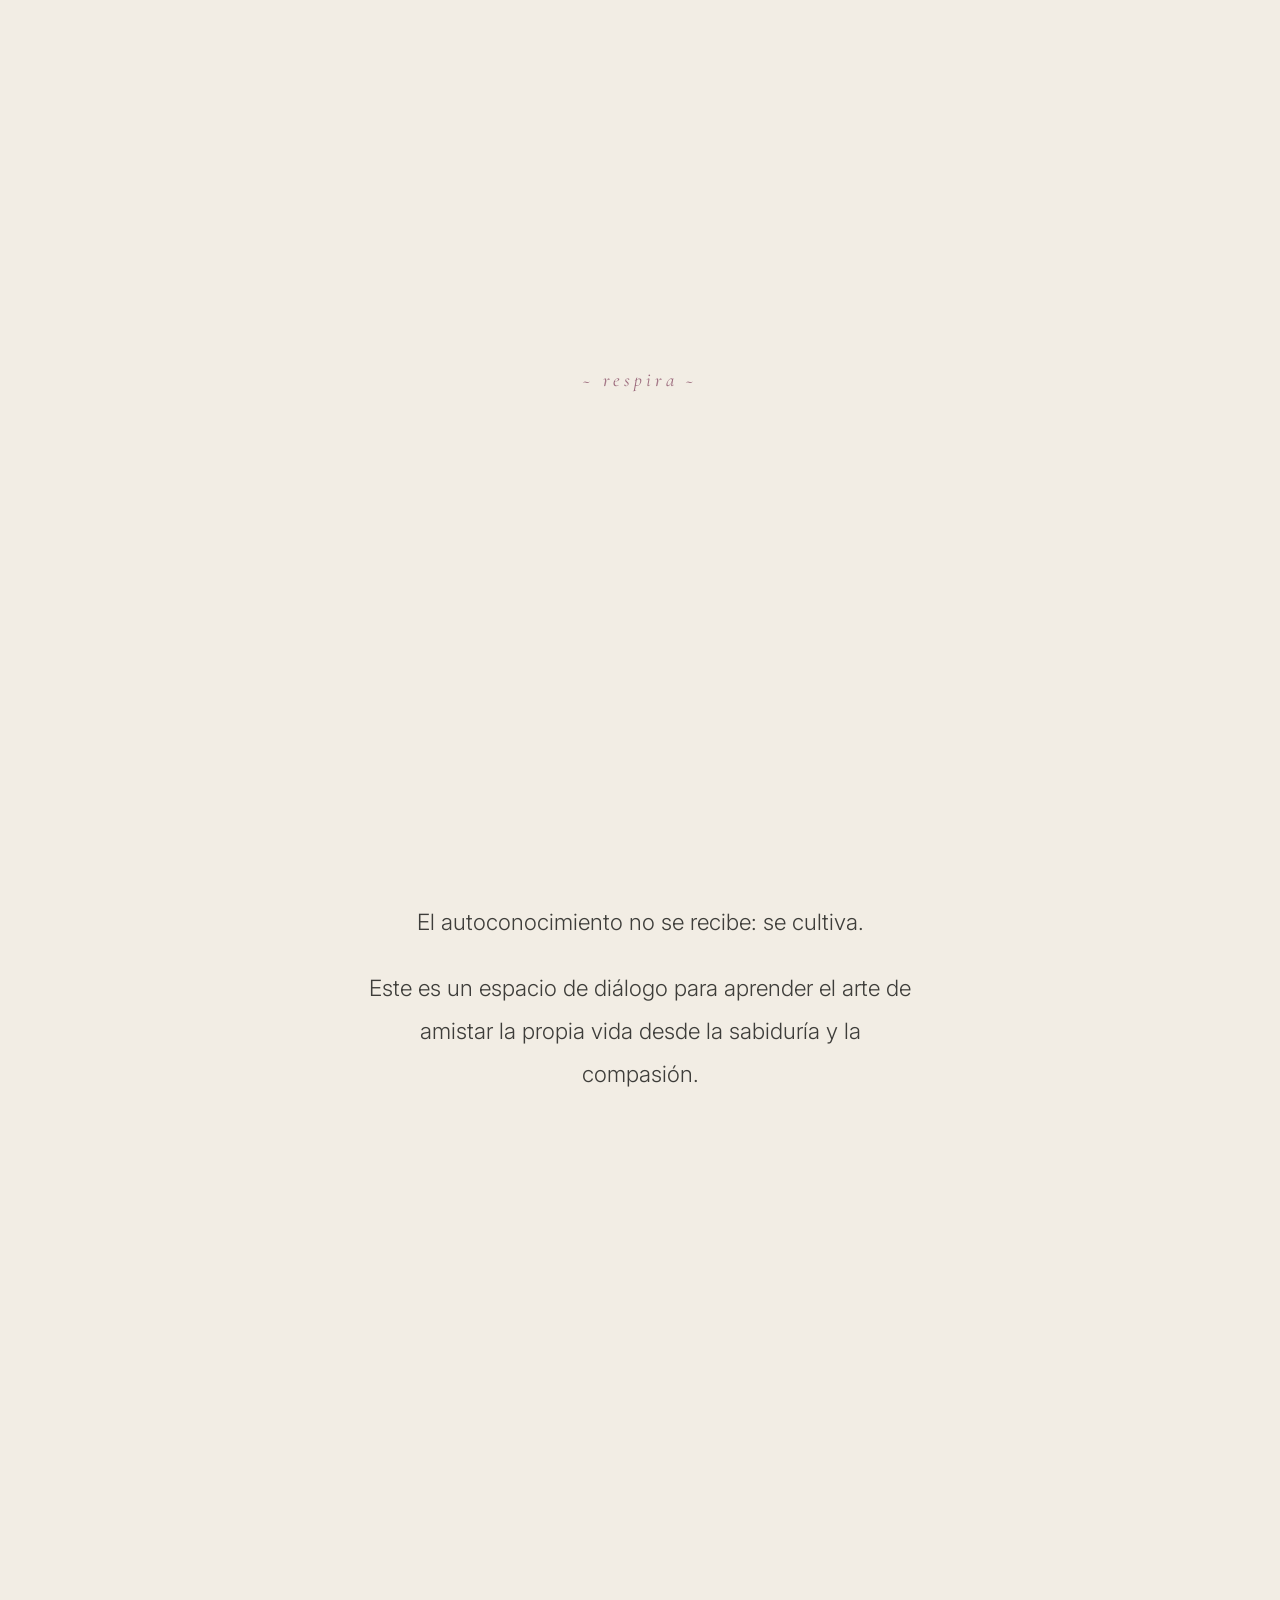
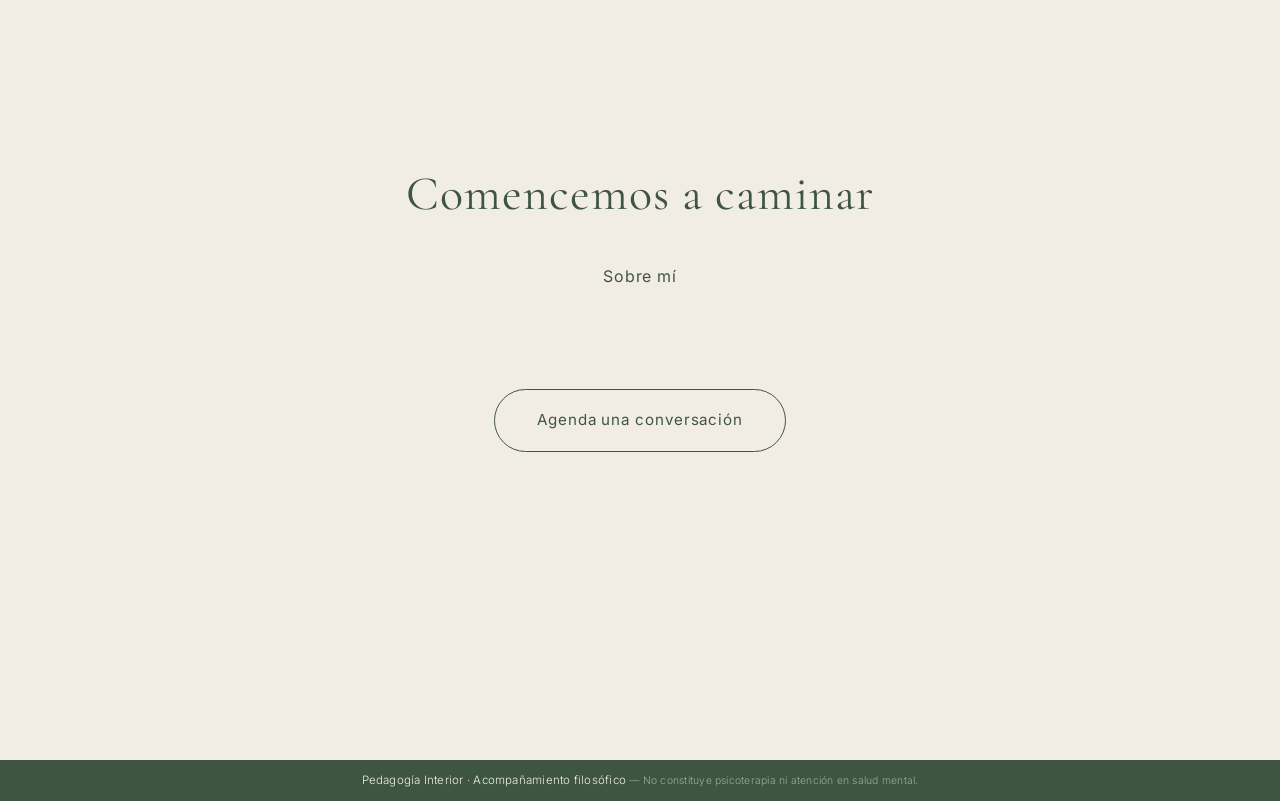
==== commit b44ae7d2: "Update index.html" ====
--- a/index.html
+++ b/index.html
@@ -49,7 +49,7 @@
   <section class="intro">
     <div class="reveal">
       <p>El autoconocimiento no se recibe: se cultiva.</p>
-      <p>Un espacio de diálogo para aprender el arte de ammistar la propia vida.</p>
+      <p>Este es un espacio de diálogo para aprender el arte de amistar la propia vida desde la sabiduría y la compasión.</p>
     </div>
   </section>
 
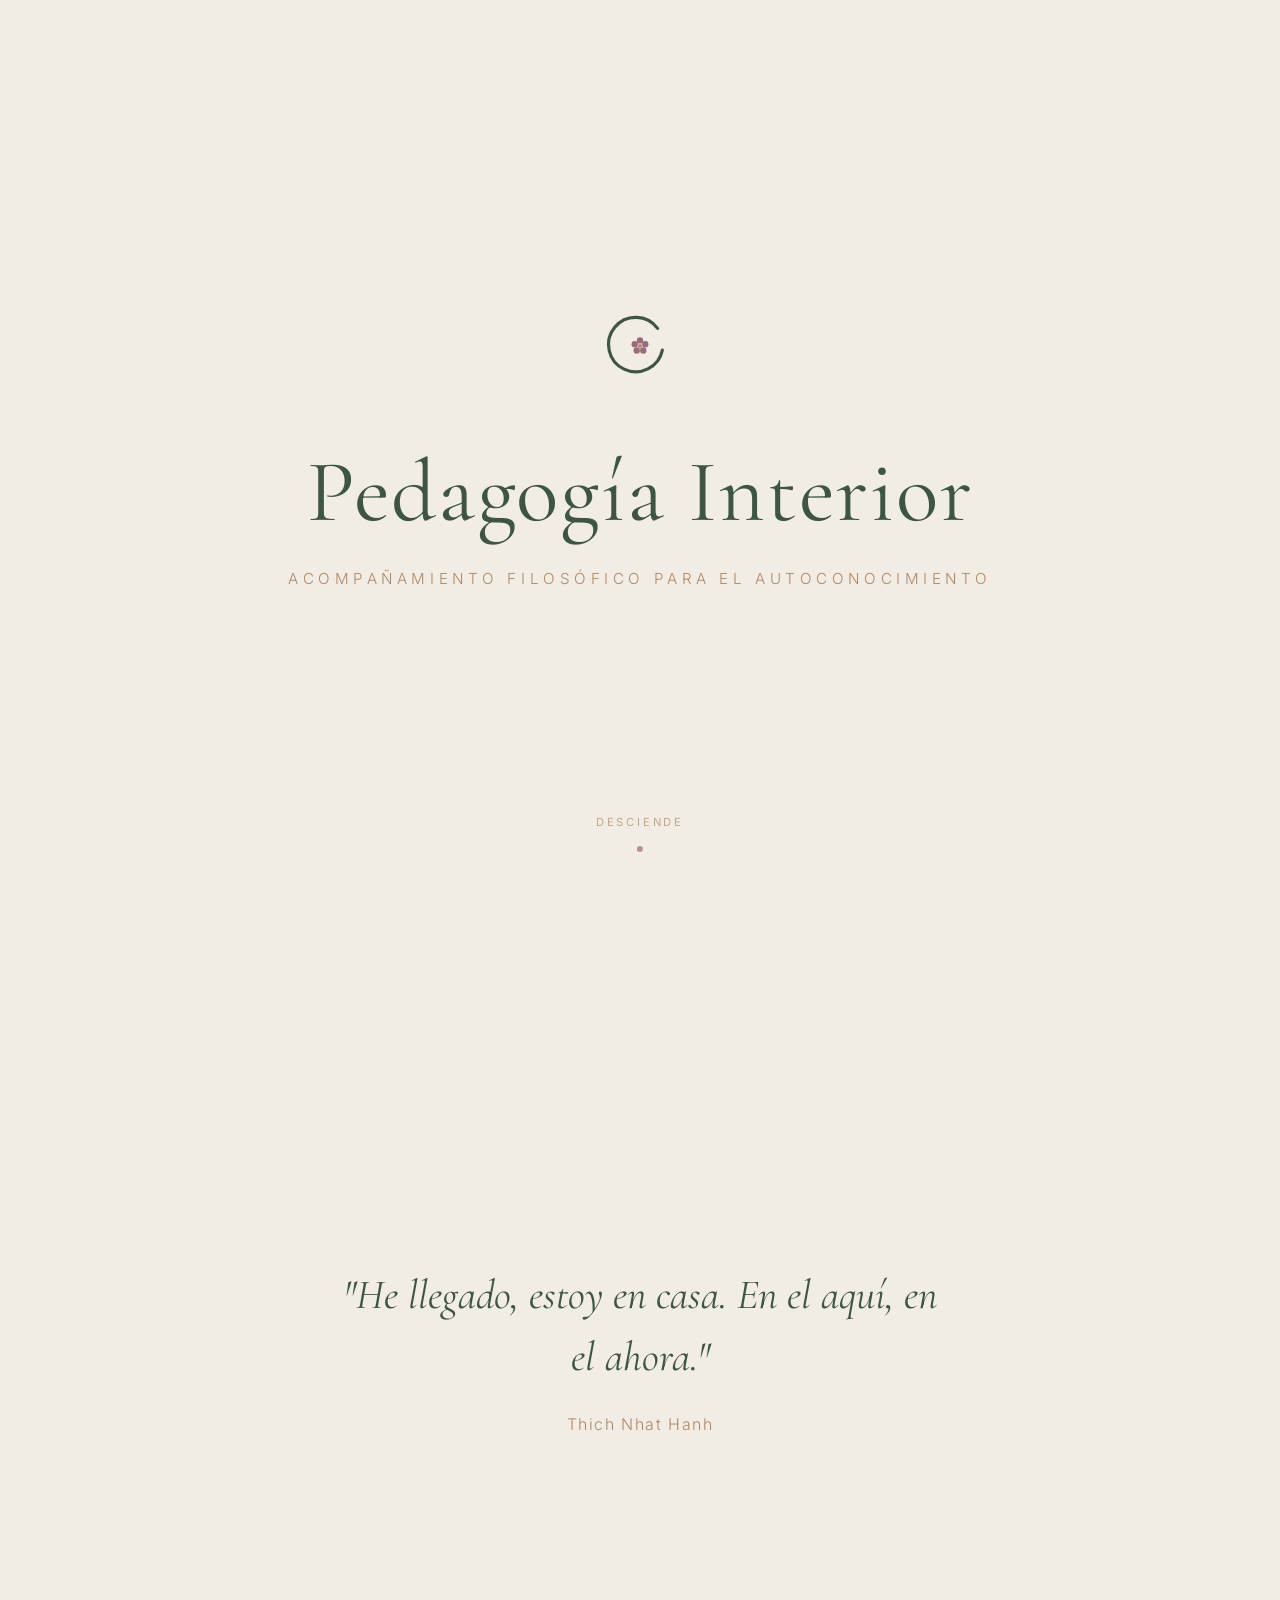
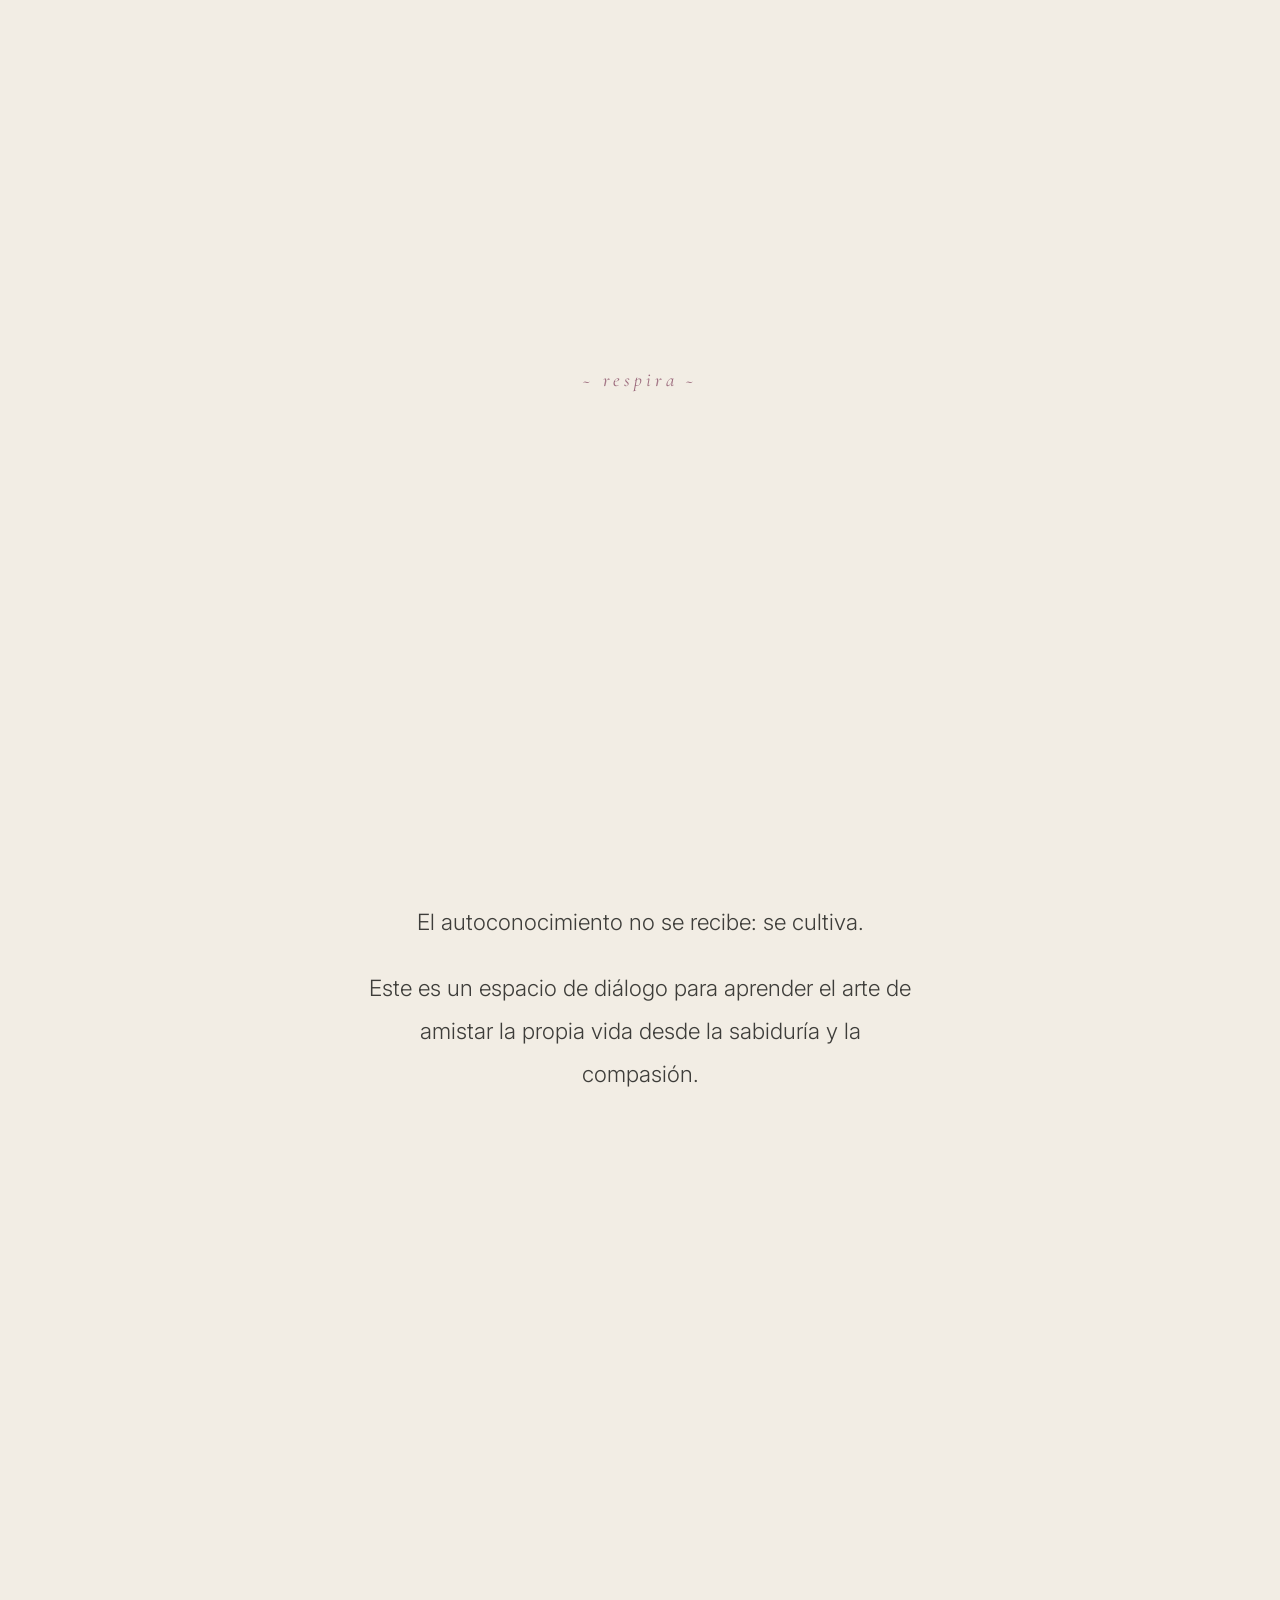
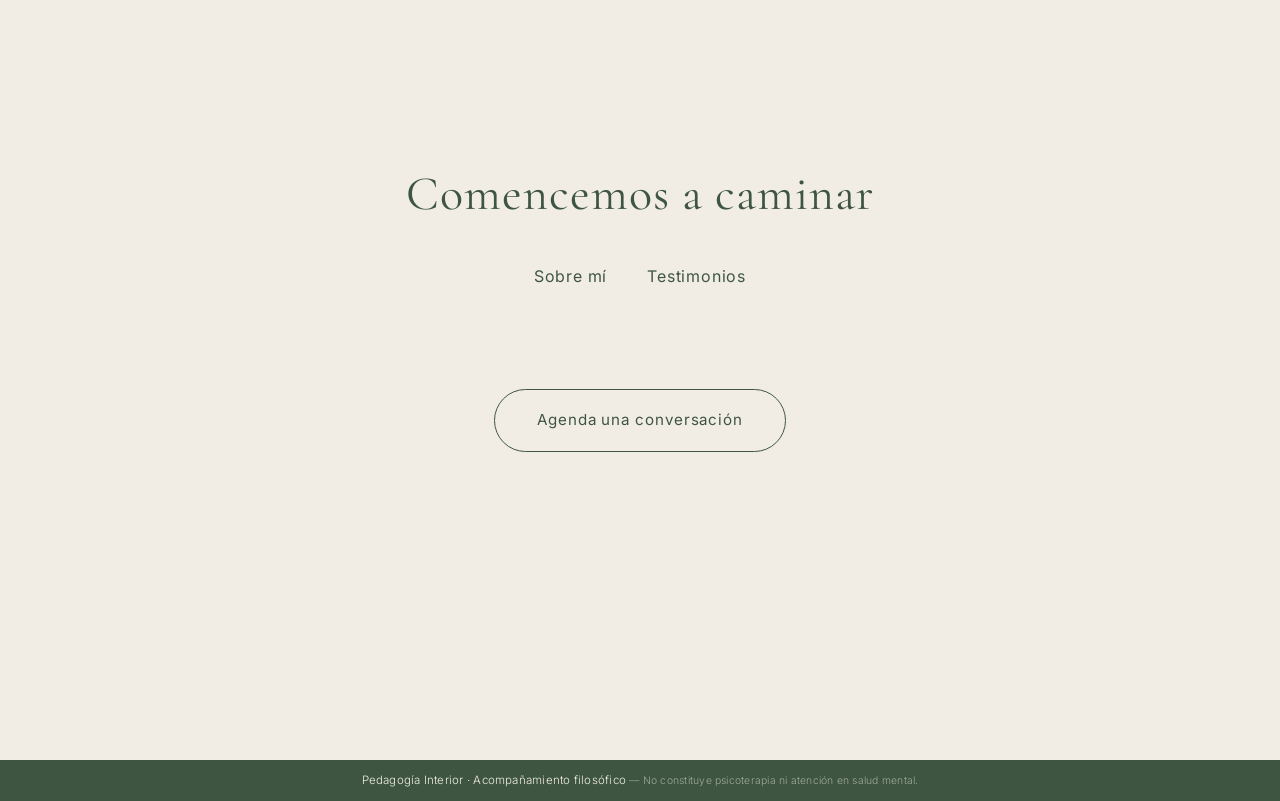
==== commit eca3185e: "Update index.html" ====
--- a/index.html
+++ b/index.html
@@ -4,7 +4,7 @@
   <meta name="google-site-verification" content="H__m37HKkG6TQcTjPSJ0nRm3dSHjzOXV0ZOsfMcOKJc" />
   <meta charset="UTF-8">
   <meta name="viewport" content="width=device-width, initial-scale=1.0">
-  <title>Sobre mí · Pedagogía Interior</title>
+  <title>Pedagogía Interior</title>
   
   <!-- Google Fonts -->
   <link href="https://fonts.googleapis.com/css2?family=Cormorant+Garamond:ital,wght@0,400;0,500;1,400&family=Inter:wght@300;400&display=swap" rel="stylesheet">
@@ -59,6 +59,7 @@
       <h1 style="font-size:clamp(2rem,5vw,3rem);margin-bottom:2.5rem;">Comencemos a caminar</h1>
       <nav class="links" style="margin-bottom:3rem;">
         <a href="sobre-mi.html">Sobre mí</a>
+        <a href="testimonios.html">Testimonios</a>
       </nav>
       <br>
       <!-- Replace 57300XXXXXXX with your actual WhatsApp number -->
